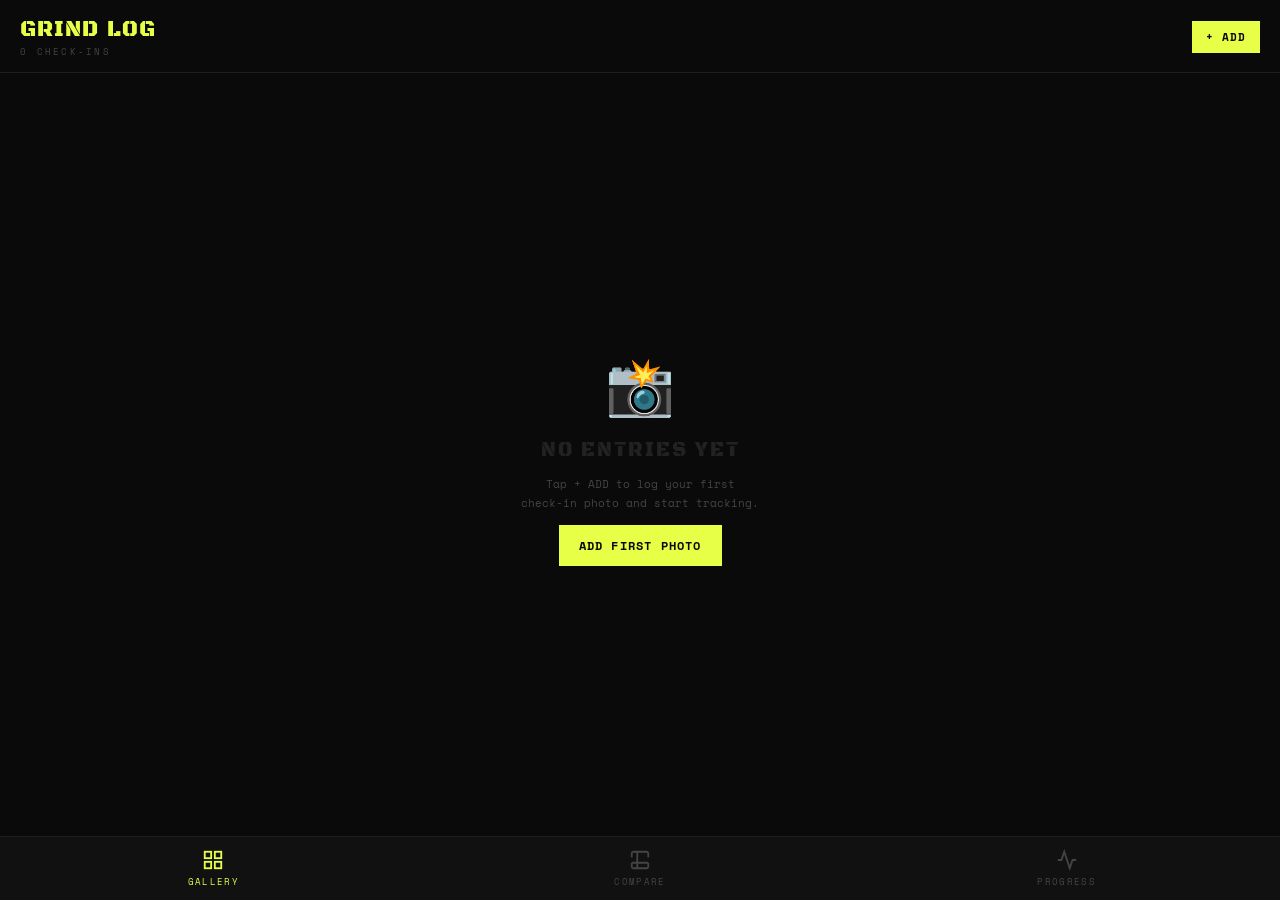
==== index.html @ 6867c7cd "Rename grind-log.html to index.html" ====
<!DOCTYPE html>
<html lang="en">
<head>
  <meta charset="UTF-8" />
  <meta name="viewport" content="width=device-width, initial-scale=1.0, viewport-fit=cover" />
  <meta name="theme-color" content="#0a0a0a" />
  <meta name="mobile-web-app-capable" content="true" />
  <meta name="apple-mobile-web-app-capable" content="true" />
  <meta name="apple-mobile-web-app-status-bar-style" content="black-translucent" />
  <meta name="apple-mobile-web-app-title" content="Grind Log" />
  <title>Grind Log</title>

  <!-- Inline manifest via JS blob -->
  <script>
    const manifest = {
      name: "Grind Log",
      short_name: "GrindLog",
      description: "Track your workout journey with photos",
      start_url: "./",
      display: "standalone",
      background_color: "#0a0a0a",
      theme_color: "#0a0a0a",
      orientation: "portrait",
      icons: [
        { src: "data:image/svg+xml,%3Csvg xmlns='http://www.w3.org/2000/svg' viewBox='0 0 512 512'%3E%3Crect width='512' height='512' fill='%230a0a0a'/%3E%3Ctext x='50%25' y='55%25' dominant-baseline='middle' text-anchor='middle' font-size='300' fill='%23e8ff47'%3E💪%3C/text%3E%3C/svg%3E", sizes: "512x512", type: "image/svg+xml" }
      ]
    };
    const blob = new Blob([JSON.stringify(manifest)], { type: "application/json" });
    const manifestURL = URL.createObjectURL(blob);
    document.write(`<link rel="manifest" href="${manifestURL}">`);
  </script>

  <link rel="preconnect" href="https://fonts.googleapis.com" />
  <link href="https://fonts.googleapis.com/css2?family=Black+Ops+One&family=Space+Mono:wght@400;700&display=swap" rel="stylesheet" />

  <style>
    *, *::before, *::after { box-sizing: border-box; margin: 0; padding: 0; }
    :root {
      --yellow: #e8ff47;
      --bg: #0a0a0a;
      --surface: #111;
      --border: #1e1e1e;
      --muted: #444;
      --text: #f0f0f0;
      --red: #ff4747;
      --safe-top: env(safe-area-inset-top, 0px);
      --safe-bottom: env(safe-area-inset-bottom, 0px);
    }
    html, body { height: 100%; background: var(--bg); color: var(--text); font-family: 'Space Mono', monospace; overflow: hidden; }
    ::-webkit-scrollbar { width: 3px; } ::-webkit-scrollbar-thumb { background: var(--yellow); }

    /* LAYOUT */
    #app { display: flex; flex-direction: column; height: 100%; padding-top: var(--safe-top); }
    #header { flex-shrink: 0; padding: 16px 20px 14px; border-bottom: 1px solid var(--border); display: flex; align-items: center; justify-content: space-between; }
    #content { flex: 1; overflow-y: auto; -webkit-overflow-scrolling: touch; }
    #nav { flex-shrink: 0; display: flex; border-top: 1px solid var(--border); padding-bottom: var(--safe-bottom); background: var(--surface); }

    /* HEADER */
    .app-title { font-family: 'Black Ops One', cursive; font-size: 22px; color: var(--yellow); letter-spacing: 0.05em; }
    .app-subtitle { font-size: 9px; color: var(--muted); letter-spacing: 0.25em; margin-top: 2px; }

    /* NAV */
    .nav-btn { flex: 1; display: flex; flex-direction: column; align-items: center; justify-content: center; padding: 12px 4px; gap: 4px; font-size: 9px; letter-spacing: 0.15em; color: var(--muted); background: none; border: none; cursor: pointer; transition: color 0.15s; text-transform: uppercase; font-family: 'Space Mono', monospace; }
    .nav-btn.active { color: var(--yellow); }
    .nav-btn svg { width: 22px; height: 22px; }

    /* BUTTONS */
    .btn { font-family: 'Space Mono', monospace; font-weight: 700; letter-spacing: 0.1em; text-transform: uppercase; border: none; cursor: pointer; transition: all 0.15s; font-size: 12px; padding: 12px 20px; }
    .btn-primary { background: var(--yellow); color: var(--bg); }
    .btn-ghost { background: transparent; color: var(--yellow); border: 1px solid var(--yellow); }
    .btn-ghost:active { background: var(--yellow); color: var(--bg); }
    .btn-danger { background: transparent; color: var(--red); border: 1px solid var(--red); }
    .btn-danger:active { background: var(--red); color: #fff; }
    .btn-sm { padding: 8px 14px; font-size: 11px; }
    .btn-full { width: 100%; }

    /* GRID */
    .photo-grid { display: grid; grid-template-columns: repeat(2, 1fr); gap: 2px; padding: 2px; }
    .grid-item { position: relative; aspect-ratio: 1; overflow: hidden; background: #0d0d0d; cursor: pointer; }
    .grid-item img { width: 100%; height: 100%; object-fit: cover; display: block; transition: transform 0.2s; }
    .grid-item:active img { transform: scale(0.97); }
    .grid-badge { position: absolute; bottom: 6px; left: 6px; right: 6px; }
    .grid-date { font-size: 9px; color: rgba(255,255,255,0.6); }
    .grid-weight { font-family: 'Black Ops One', cursive; font-size: 16px; color: var(--yellow); }
    .tag { display: inline-block; padding: 2px 8px; font-size: 9px; font-weight: 700; letter-spacing: 0.15em; text-transform: uppercase; }

    /* EMPTY */
    .empty { display: flex; flex-direction: column; align-items: center; justify-content: center; height: 100%; gap: 12px; padding: 40px; text-align: center; }
    .empty-icon { font-size: 56px; }
    .empty-title { font-family: 'Black Ops One', cursive; font-size: 20px; color: #222; letter-spacing: 0.1em; }
    .empty-sub { font-size: 11px; color: var(--muted); line-height: 1.7; }

    /* FORM */
    .form-screen { padding: 20px; display: flex; flex-direction: column; gap: 14px; }
    .form-label { font-size: 9px; letter-spacing: 0.2em; color: var(--muted); margin-bottom: 6px; text-transform: uppercase; }
    .form-input { background: var(--surface); border: 1px solid var(--border); color: var(--text); font-family: 'Space Mono', monospace; font-size: 14px; padding: 12px 14px; width: 100%; outline: none; }
    .form-input:focus { border-color: var(--yellow); }
    select.form-input option { background: #111; }
    .preview-wrap { position: relative; border: 1px solid var(--border); }
    .preview-wrap img { width: 100%; max-height: 280px; object-fit: cover; display: block; }
    .preview-change { position: absolute; bottom: 10px; right: 10px; }

    /* MODAL */
    .overlay { position: fixed; inset: 0; background: rgba(0,0,0,0.9); z-index: 200; display: flex; flex-direction: column; overflow-y: auto; -webkit-overflow-scrolling: touch; }
    .modal-img { width: 100%; max-height: 60vh; object-fit: cover; display: block; }
    .modal-body { padding: 20px; flex: 1; }
    .modal-meta { display: flex; justify-content: space-between; align-items: flex-start; margin-bottom: 16px; }
    .modal-date { font-size: 11px; color: var(--muted); margin-bottom: 6px; }
    .modal-weight { font-family: 'Black Ops One', cursive; font-size: 28px; color: var(--yellow); }
    .modal-note { font-size: 13px; color: #aaa; line-height: 1.7; margin-bottom: 20px; }
    .modal-actions { display: flex; gap: 10px; }
    .modal-close { position: absolute; top: calc(var(--safe-top) + 12px); right: 16px; background: rgba(0,0,0,0.6); border: 1px solid #333; color: #fff; width: 36px; height: 36px; display: flex; align-items: center; justify-content: center; cursor: pointer; font-size: 18px; z-index: 210; }

    /* COMPARE */
    .compare-screen { padding: 16px; display: flex; flex-direction: column; gap: 14px; }
    .compare-slots { display: flex; gap: 8px; }
    .compare-slot { flex: 1; aspect-ratio: 0.75; border: 2px dashed #2a2a2a; display: flex; align-items: center; justify-content: center; cursor: pointer; overflow: hidden; position: relative; transition: border-color 0.2s; }
    .compare-slot.active-pick { border-color: var(--yellow); border-style: solid; }
    .compare-slot img { width: 100%; height: 100%; object-fit: cover; position: absolute; inset: 0; }
    .compare-slot-info { position: absolute; bottom: 0; left: 0; right: 0; background: linear-gradient(transparent, rgba(0,0,0,0.85)); padding: 20px 10px 10px; }
    .compare-slot-label { position: absolute; top: 8px; left: 8px; font-family: 'Black Ops One', cursive; font-size: 20px; color: var(--yellow); text-shadow: 0 0 10px rgba(0,0,0,0.8); z-index: 2; }
    .thumb-row { display: flex; gap: 6px; overflow-x: auto; padding-bottom: 4px; }
    .thumb { width: 70px; height: 70px; flex-shrink: 0; overflow: hidden; border: 2px solid transparent; cursor: pointer; transition: border-color 0.15s; }
    .thumb.selected { border-color: var(--yellow); }
    .thumb img { width: 100%; height: 100%; object-fit: cover; }
    .section-label { font-size: 9px; letter-spacing: 0.2em; color: var(--muted); text-transform: uppercase; }

    /* STATS */
    .stats-screen { padding: 20px; display: flex; flex-direction: column; gap: 16px; }
    .stat-card { background: var(--surface); border: 1px solid var(--border); padding: 16px; }
    .stat-val { font-family: 'Black Ops One', cursive; font-size: 32px; color: var(--yellow); }
    .stat-label { font-size: 9px; letter-spacing: 0.2em; color: var(--muted); margin-top: 4px; text-transform: uppercase; }
    .weight-chart { display: flex; align-items: flex-end; gap: 4px; height: 80px; margin-top: 12px; }
    .weight-bar { flex: 1; background: var(--yellow); opacity: 0.7; min-width: 8px; transition: opacity 0.2s; }
    .weight-bar:hover { opacity: 1; }

    /* INSTALL BANNER */
    #install-banner { display: none; background: var(--yellow); color: var(--bg); padding: 12px 20px; font-size: 12px; font-weight: 700; letter-spacing: 0.1em; text-transform: uppercase; cursor: pointer; text-align: center; flex-shrink: 0; }
    #install-banner.show { display: block; }

    /* ANIMATIONS */
    @keyframes fadeUp { from { opacity: 0; transform: translateY(12px); } to { opacity: 1; transform: translateY(0); } }
    .fade-up { animation: fadeUp 0.25s ease forwards; }

    /* TAG COLORS */
    .tag-front { background: var(--yellow); color: var(--bg); }
    .tag-back { background: #ff6b35; color: #fff; }
    .tag-side { background: #38d9f5; color: var(--bg); }
    .tag-full { background: #c47eff; color: #fff; }
  </style>
</head>
<body>

<div id="app">
  <div id="install-banner" onclick="installPWA()">📲 Add to Home Screen</div>

  <div id="header">
    <div>
      <div class="app-title">GRIND LOG</div>
      <div class="app-subtitle" id="header-sub">0 CHECK-INS</div>
    </div>
    <button class="btn btn-primary btn-sm" onclick="triggerUpload()">+ ADD</button>
  </div>

  <div id="content"></div>

  <nav id="nav">
    <button class="nav-btn active" id="nav-gallery" onclick="showScreen('gallery')">
      <svg viewBox="0 0 24 24" fill="none" stroke="currentColor" stroke-width="2"><rect x="3" y="3" width="7" height="7"/><rect x="14" y="3" width="7" height="7"/><rect x="3" y="14" width="7" height="7"/><rect x="14" y="14" width="7" height="7"/></svg>
      Gallery
    </button>
    <button class="nav-btn" id="nav-compare" onclick="showScreen('compare')">
      <svg viewBox="0 0 24 24" fill="none" stroke="currentColor" stroke-width="2"><path d="M9 3H5a2 2 0 00-2 2v4m6-6h10a2 2 0 012 2v4M9 3v18m0 0h10a2 2 0 002-2v-4M9 21H5a2 2 0 01-2-2v-4m0 0h18"/></svg>
      Compare
    </button>
    <button class="nav-btn" id="nav-stats" onclick="showScreen('stats')">
      <svg viewBox="0 0 24 24" fill="none" stroke="currentColor" stroke-width="2"><polyline points="22 12 18 12 15 21 9 3 6 12 2 12"/></svg>
      Progress
    </button>
  </nav>
</div>

<input type="file" id="file-input" accept="image/*" capture="environment" style="display:none" onchange="handleFile(event)" />

<script>
// ── DATA ──────────────────────────────────────────────────────────────────────
const DB_KEY = 'grindlog-v1';
let entries = [];
let currentScreen = 'gallery';
let pendingImg = null;
let deferredPrompt = null;
let compareA = null, compareB = null, comparePicking = 'A';

function save() { localStorage.setItem(DB_KEY, JSON.stringify(entries)); }
function load() {
  try { entries = JSON.parse(localStorage.getItem(DB_KEY) || '[]'); } catch { entries = []; }
}

const MONTHS = ['Jan','Feb','Mar','Apr','May','Jun','Jul','Aug','Sep','Oct','Nov','Dec'];
function fmtDate(ts) {
  const d = new Date(ts);
  return `${MONTHS[d.getMonth()]} ${d.getDate()}, ${d.getFullYear()}`;
}
function fmtDateShort(ts) {
  const d = new Date(ts);
  return `${MONTHS[d.getMonth()]} ${d.getDate()}`;
}

// ── PWA INSTALL ───────────────────────────────────────────────────────────────
window.addEventListener('beforeinstallprompt', e => {
  e.preventDefault();
  deferredPrompt = e;
  document.getElementById('install-banner').classList.add('show');
});
window.addEventListener('appinstalled', () => {
  document.getElementById('install-banner').classList.remove('show');
});
function installPWA() {
  if (deferredPrompt) { deferredPrompt.prompt(); deferredPrompt.userChoice.then(() => { deferredPrompt = null; document.getElementById('install-banner').classList.remove('show'); }); }
}

// ── SERVICE WORKER ─────────────────────────────────────────────────────────────
if ('serviceWorker' in navigator) {
  const swCode = `
    const CACHE = 'grindlog-sw-v1';
    self.addEventListener('install', e => { self.skipWaiting(); });
    self.addEventListener('activate', e => { e.waitUntil(self.clients.claim()); });
    self.addEventListener('fetch', e => {
      if (e.request.method !== 'GET') return;
      e.respondWith(caches.open(CACHE).then(cache => cache.match(e.request).then(r => r || fetch(e.request).then(res => { cache.put(e.request, res.clone()); return res; }))));
    });
  `;
  const swBlob = new Blob([swCode], { type: 'application/javascript' });
  const swURL = URL.createObjectURL(swBlob);
  navigator.serviceWorker.register(swURL).catch(() => {});
}

// ── FILE HANDLING ─────────────────────────────────────────────────────────────
function triggerUpload() { document.getElementById('file-input').click(); }

function handleFile(e) {
  const file = e.target.files[0];
  if (!file) return;
  const reader = new FileReader();
  reader.onload = r => { pendingImg = r.result; showScreen('add'); };
  reader.readAsDataURL(file);
  e.target.value = '';
}

// ── SCREENS ───────────────────────────────────────────────────────────────────
function showScreen(screen) {
  currentScreen = screen;
  ['gallery','compare','stats'].forEach(s => {
    const btn = document.getElementById('nav-' + s);
    if (btn) btn.classList.toggle('active', s === screen);
  });
  const content = document.getElementById('content');
  content.innerHTML = '';

  if (screen === 'gallery') renderGallery(content);
  else if (screen === 'add') renderAdd(content);
  else if (screen === 'compare') renderCompare(content);
  else if (screen === 'stats') renderStats(content);

  updateHeader();
}

function updateHeader() {
  document.getElementById('header-sub').textContent =
    `${entries.length} CHECK-IN${entries.length !== 1 ? 'S' : ''}`;
}

// ── GALLERY ───────────────────────────────────────────────────────────────────
function renderGallery(el) {
  if (entries.length === 0) {
    el.innerHTML = `
      <div class="empty fade-up">
        <div class="empty-icon">📸</div>
        <div class="empty-title">NO ENTRIES YET</div>
        <div class="empty-sub">Tap + ADD to log your first<br>check-in photo and start tracking.</div>
        <button class="btn btn-primary" onclick="triggerUpload()">Add First Photo</button>
      </div>`;
    return;
  }
  const grid = document.createElement('div');
  grid.className = 'photo-grid fade-up';
  entries.forEach(e => {
    const item = document.createElement('div');
    item.className = 'grid-item';
    item.innerHTML = `
      <img src="${e.img}" loading="lazy" />
      <div class="grid-badge">
        <div class="grid-date">${fmtDateShort(e.ts)}</div>
        ${e.weight ? `<div class="grid-weight">${e.weight}<span style="font-size:11px;font-family:'Space Mono',monospace"> lbs</span></div>` : ''}
      </div>
      <span class="tag tag-${e.tag}" style="position:absolute;top:6px;left:6px">${e.tag}</span>`;
    item.onclick = () => openDetail(e);
    grid.appendChild(item);
  });
  el.appendChild(grid);
}

// ── DETAIL MODAL ──────────────────────────────────────────────────────────────
function openDetail(entry) {
  const overlay = document.createElement('div');
  overlay.className = 'overlay fade-up';
  overlay.innerHTML = `
    <div class="modal-close" onclick="this.closest('.overlay').remove()">✕</div>
    <img class="modal-img" src="${entry.img}" />
    <div class="modal-body">
      <div class="modal-meta">
        <div>
          <div class="modal-date">${fmtDate(entry.ts)}</div>
          <span class="tag tag-${entry.tag}">${entry.tag}</span>
        </div>
        ${entry.weight ? `<div class="modal-weight">${entry.weight}<span style="font-size:14px;font-family:'Space Mono',monospace"> lbs</span></div>` : ''}
      </div>
      ${entry.note ? `<div class="modal-note">${entry.note}</div>` : ''}
      <div class="modal-actions">
        <button class="btn btn-danger btn-sm" onclick="deleteEntry(${entry.id})">Delete</button>
        <button class="btn btn-ghost btn-sm" onclick="this.closest('.overlay').remove()">Close</button>
      </div>
    </div>`;
  document.body.appendChild(overlay);
}

function deleteEntry(id) {
  if (!confirm('Delete this check-in?')) return;
  entries = entries.filter(e => e.id !== id);
  save();
  document.querySelector('.overlay')?.remove();
  showScreen('gallery');
}

// ── ADD ───────────────────────────────────────────────────────────────────────
function renderAdd(el) {
  el.innerHTML = `
    <div class="form-screen fade-up">
      <div class="preview-wrap">
        <img src="${pendingImg}" id="preview-img" />
        <button class="btn btn-ghost btn-sm preview-change" onclick="triggerUpload()">Change</button>
      </div>
      <div>
        <div class="form-label">Angle</div>
        <select class="form-input" id="f-tag">
          <option value="front">Front</option>
          <option value="back">Back</option>
          <option value="side">Side</option>
          <option value="full">Full Body</option>
        </select>
      </div>
      <div>
        <div class="form-label">Weight (lbs)</div>
        <input class="form-input" id="f-weight" type="number" placeholder="Optional" />
      </div>
      <div>
        <div class="form-label">Note</div>
        <textarea class="form-input" id="f-note" rows="3" placeholder="How you feeling? New PR? Mood?"></textarea>
      </div>
      <div style="display:flex;gap:10px">
        <button class="btn btn-primary" style="flex:1" onclick="saveEntry()">Save</button>
        <button class="btn btn-ghost" onclick="showScreen('gallery');pendingImg=null">Cancel</button>
      </div>
    </div>`;
}

function saveEntry() {
  if (!pendingImg) return;
  const entry = {
    id: Date.now(),
    ts: Date.now(),
    img: pendingImg,
    tag: document.getElementById('f-tag').value,
    weight: document.getElementById('f-weight').value,
    note: document.getElementById('f-note').value,
  };
  entries.unshift(entry);
  save();
  pendingImg = null;
  showScreen('gallery');
}

// ── COMPARE ───────────────────────────────────────────────────────────────────
function renderCompare(el) {
  if (entries.length < 2) {
    el.innerHTML = `<div class="empty fade-up"><div class="empty-icon">⚖️</div><div class="empty-title">NEED 2 PHOTOS</div><div class="empty-sub">Add at least 2 check-ins<br>to use the compare feature.</div></div>`;
    return;
  }
  if (!compareA) compareA = entries[entries.length - 1];
  if (!compareB) compareB = entries[0];

  const screen = document.createElement('div');
  screen.className = 'compare-screen fade-up';

  screen.innerHTML = `
    <div class="section-label">Tap a slot, then pick a photo below</div>
    <div class="compare-slots">
      ${['A','B'].map(k => {
        const e = k === 'A' ? compareA : compareB;
        return `<div class="compare-slot ${comparePicking === k ? 'active-pick' : ''}" id="slot-${k}" onclick="comparePicking='${k}';renderCompare(document.getElementById('content'))">
          <span class="compare-slot-label">${k}</span>
          ${e ? `<img src="${e.img}" /><div class="compare-slot-info"><div style="font-size:9px;color:#aaa">${fmtDateShort(e.ts)}</div>${e.weight?`<div style="font-family:'Black Ops One',cursive;font-size:16px;color:#e8ff47">${e.weight} lbs</div>`:''}</div>` : '<div style="color:#333;font-size:28px">+</div>'}
        </div>`;
      }).join('')}
    </div>
    ${compareA && compareB && compareA.weight && compareB.weight ? `
      <div class="stat-card">
        <div class="section-label" style="margin-bottom:8px">Weight Difference</div>
        <div style="font-family:'Black Ops One',cursive;font-size:28px;color:${parseFloat(compareB.weight) - parseFloat(compareA.weight) <= 0 ? '#e8ff47' : '#ff6b35'}">
          ${parseFloat(compareB.weight) - parseFloat(compareA.weight) > 0 ? '+' : ''}${(parseFloat(compareB.weight) - parseFloat(compareA.weight)).toFixed(1)} lbs
        </div>
        <div style="font-size:10px;color:#555;margin-top:4px">${fmtDateShort(compareA.ts)} → ${fmtDateShort(compareB.ts)}</div>
      </div>` : ''}
    <div class="section-label">Pick for Slot ${comparePicking}</div>
    <div class="thumb-row" id="thumb-row"></div>`;

  el.innerHTML = '';
  el.appendChild(screen);

  const thumbRow = screen.querySelector('#thumb-row');
  entries.forEach(e => {
    const t = document.createElement('div');
    t.className = `thumb ${(compareA?.id === e.id || compareB?.id === e.id) ? 'selected' : ''}`;
    t.innerHTML = `<img src="${e.img}" loading="lazy" />`;
    t.onclick = () => {
      if (comparePicking === 'A') { compareA = e; comparePicking = 'B'; }
      else { compareB = e; comparePicking = 'A'; }
      renderCompare(document.getElementById('content'));
    };
    thumbRow.appendChild(t);
  });
}

// ── STATS ─────────────────────────────────────────────────────────────────────
function renderStats(el) {
  if (entries.length === 0) {
    el.innerHTML = `<div class="empty fade-up"><div class="empty-icon">📈</div><div class="empty-title">NO DATA YET</div><div class="empty-sub">Add check-ins to see your progress stats.</div></div>`;
    return;
  }

  const withWeight = entries.filter(e => e.weight).sort((a,b) => a.ts - b.ts);
  const daySpan = entries.length > 1 ? Math.round((entries[0].ts - entries[entries.length-1].ts) / 86400000) + 1 : 1;
  const streak = calcStreak();

  const screen = document.createElement('div');
  screen.className = 'stats-screen fade-up';
  screen.innerHTML = `
    <div style="display:grid;grid-template-columns:1fr 1fr;gap:10px">
      <div class="stat-card"><div class="stat-val">${entries.length}</div><div class="stat-label">Check-ins</div></div>
      <div class="stat-card"><div class="stat-val">${daySpan}</div><div class="stat-label">Days Tracked</div></div>
      <div class="stat-card"><div class="stat-val">${streak}</div><div class="stat-label">Day Streak</div></div>
      <div class="stat-card"><div class="stat-val">${withWeight.length}</div><div class="stat-label">Weigh-ins</div></div>
    </div>
    ${withWeight.length >= 2 ? `
    <div class="stat-card">
      <div class="section-label" style="margin-bottom:4px">Weight Journey</div>
      <div style="font-size:11px;color:#555;margin-bottom:10px">${fmtDateShort(withWeight[0].ts)} → ${fmtDateShort(withWeight[withWeight.length-1].ts)}</div>
      <div class="weight-chart" id="wchart"></div>
      <div style="display:flex;justify-content:space-between;margin-top:6px;font-size:10px;color:#555">
        <span>${withWeight[0].weight} lbs</span>
        <span>${withWeight[withWeight.length-1].weight} lbs</span>
      </div>
      <div style="margin-top:12px;font-family:'Black Ops One',cursive;font-size:22px;color:${parseFloat(withWeight[withWeight.length-1].weight) - parseFloat(withWeight[0].weight) <= 0 ? '#e8ff47':'#ff6b35'}">
        ${parseFloat(withWeight[withWeight.length-1].weight) - parseFloat(withWeight[0].weight) > 0 ? '+' : ''}${(parseFloat(withWeight[withWeight.length-1].weight) - parseFloat(withWeight[0].weight)).toFixed(1)} lbs total
      </div>
    </div>` : ''}
    <div class="stat-card">
      <div class="section-label" style="margin-bottom:10px">Timeline</div>
      ${[...entries].reverse().map(e => `
        <div style="display:flex;gap:12px;align-items:center;padding:8px 0;border-bottom:1px solid #1a1a1a">
          <img src="${e.img}" style="width:44px;height:44px;object-fit:cover;flex-shrink:0" />
          <div style="flex:1;min-width:0">
            <div style="font-size:10px;color:#555">${fmtDate(e.ts)}</div>
            <div style="display:flex;align-items:center;gap:8px;margin-top:2px">
              <span class="tag tag-${e.tag}">${e.tag}</span>
              ${e.weight ? `<span style="font-size:12px;color:#e8ff47;font-weight:700">${e.weight} lbs</span>` : ''}
            </div>
            ${e.note ? `<div style="font-size:11px;color:#666;white-space:nowrap;overflow:hidden;text-overflow:ellipsis;margin-top:2px">${e.note}</div>` : ''}
          </div>
        </div>`).join('')}
    </div>`;

  el.innerHTML = '';
  el.appendChild(screen);

  // Draw weight chart bars
  if (withWeight.length >= 2) {
    const chart = screen.querySelector('#wchart');
    const weights = withWeight.map(e => parseFloat(e.weight));
    const min = Math.min(...weights);
    const max = Math.max(...weights);
    const range = max - min || 1;
    weights.forEach(w => {
      const bar = document.createElement('div');
      bar.className = 'weight-bar';
      bar.style.height = `${20 + ((w - min) / range) * 60}px`;
      bar.title = w + ' lbs';
      chart.appendChild(bar);
    });
  }
}

function calcStreak() {
  if (!entries.length) return 0;
  const days = new Set(entries.map(e => {
    const d = new Date(e.ts);
    return `${d.getFullYear()}-${d.getMonth()}-${d.getDate()}`;
  }));
  let streak = 0, d = new Date();
  while (true) {
    const key = `${d.getFullYear()}-${d.getMonth()}-${d.getDate()}`;
    if (!days.has(key)) break;
    streak++;
    d.setDate(d.getDate() - 1);
  }
  return streak;
}

// ── INIT ──────────────────────────────────────────────────────────────────────
load();
showScreen('gallery');
</script>
</body>
</html>
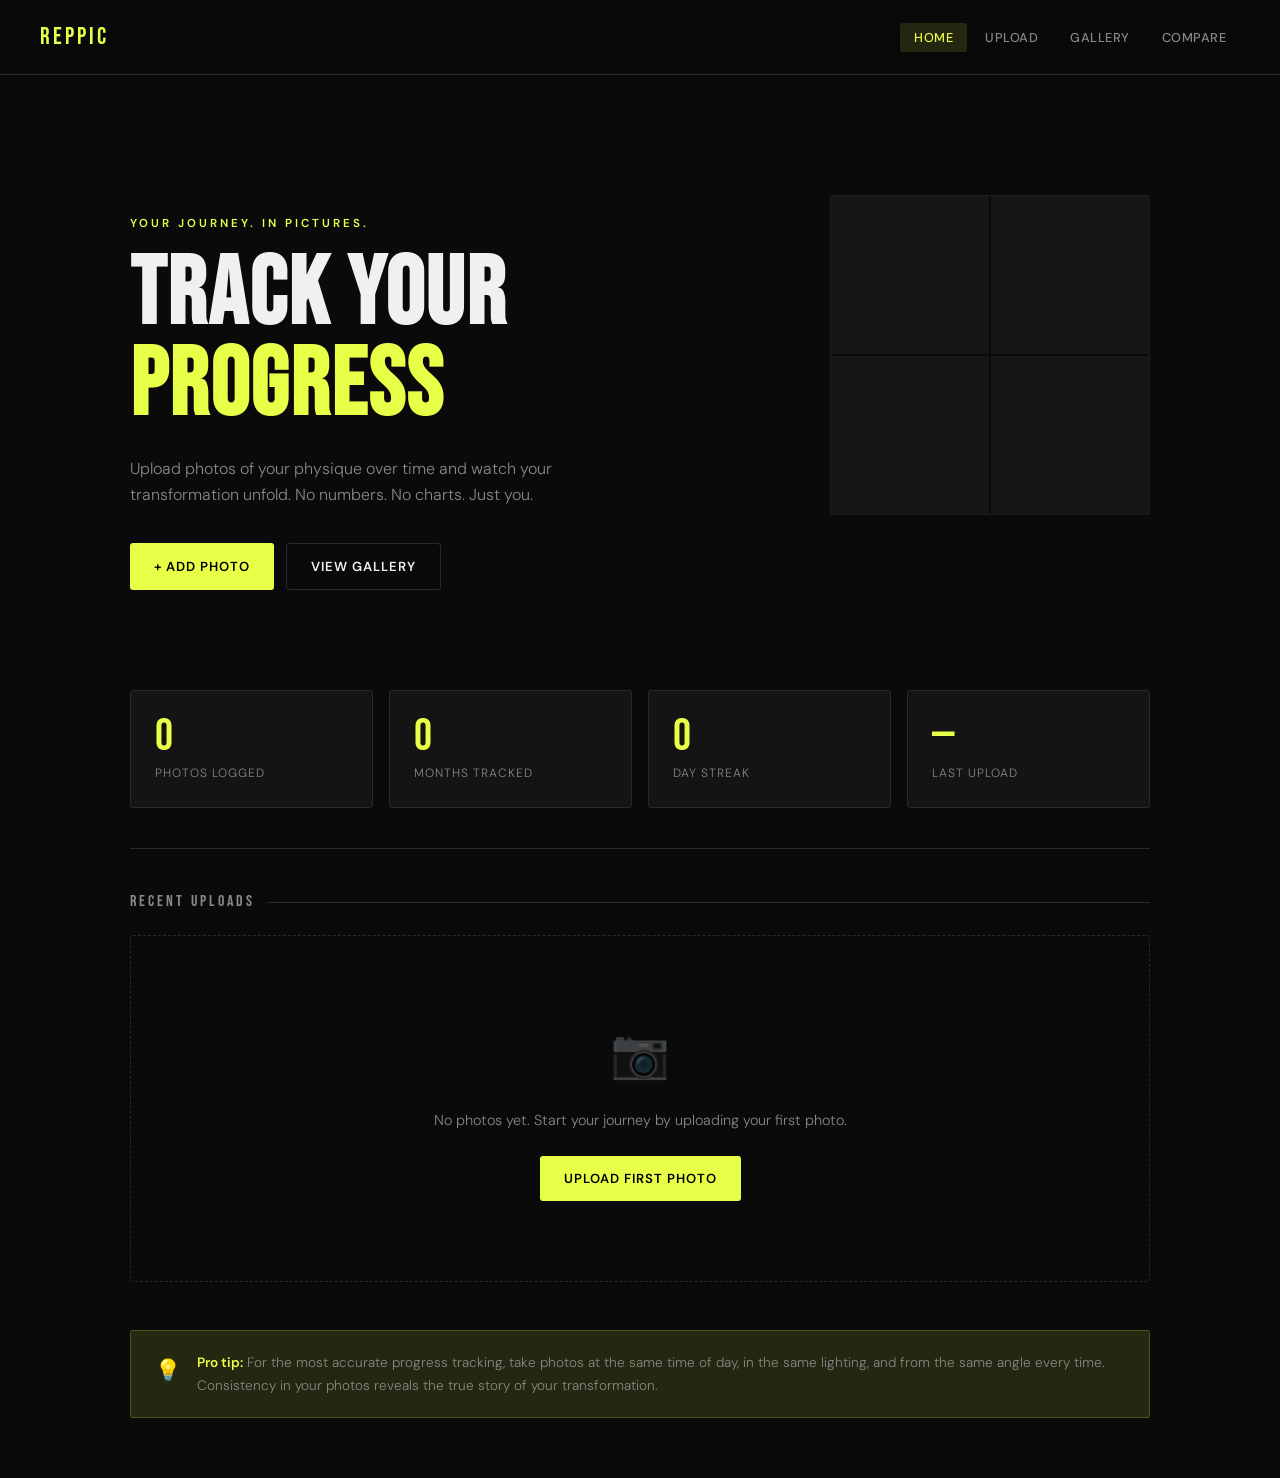
==== commit 1840b149: "Add files via upload" ====
--- a/index.html
+++ b/index.html
@@ -2,523 +2,264 @@
 <html lang="en">
 <head>
   <meta charset="UTF-8" />
-  <meta name="viewport" content="width=device-width, initial-scale=1.0, viewport-fit=cover" />
-  <meta name="theme-color" content="#0a0a0a" />
-  <meta name="mobile-web-app-capable" content="true" />
-  <meta name="apple-mobile-web-app-capable" content="true" />
-  <meta name="apple-mobile-web-app-status-bar-style" content="black-translucent" />
-  <meta name="apple-mobile-web-app-title" content="Grind Log" />
-  <title>Grind Log</title>
-
-  <!-- Inline manifest via JS blob -->
-  <script>
-    const manifest = {
-      name: "Grind Log",
-      short_name: "GrindLog",
-      description: "Track your workout journey with photos",
-      start_url: "./",
-      display: "standalone",
-      background_color: "#0a0a0a",
-      theme_color: "#0a0a0a",
-      orientation: "portrait",
-      icons: [
-        { src: "data:image/svg+xml,%3Csvg xmlns='http://www.w3.org/2000/svg' viewBox='0 0 512 512'%3E%3Crect width='512' height='512' fill='%230a0a0a'/%3E%3Ctext x='50%25' y='55%25' dominant-baseline='middle' text-anchor='middle' font-size='300' fill='%23e8ff47'%3E💪%3C/text%3E%3C/svg%3E", sizes: "512x512", type: "image/svg+xml" }
-      ]
-    };
-    const blob = new Blob([JSON.stringify(manifest)], { type: "application/json" });
-    const manifestURL = URL.createObjectURL(blob);
-    document.write(`<link rel="manifest" href="${manifestURL}">`);
-  </script>
-
-  <link rel="preconnect" href="https://fonts.googleapis.com" />
-  <link href="https://fonts.googleapis.com/css2?family=Black+Ops+One&family=Space+Mono:wght@400;700&display=swap" rel="stylesheet" />
-
+  <meta name="viewport" content="width=device-width, initial-scale=1.0" />
+  <title>RepPic — Workout Progress Tracker</title>
+  <link rel="stylesheet" href="style.css" />
   <style>
-    *, *::before, *::after { box-sizing: border-box; margin: 0; padding: 0; }
-    :root {
-      --yellow: #e8ff47;
-      --bg: #0a0a0a;
-      --surface: #111;
-      --border: #1e1e1e;
-      --muted: #444;
-      --text: #f0f0f0;
-      --red: #ff4747;
-      --safe-top: env(safe-area-inset-top, 0px);
-      --safe-bottom: env(safe-area-inset-bottom, 0px);
-    }
-    html, body { height: 100%; background: var(--bg); color: var(--text); font-family: 'Space Mono', monospace; overflow: hidden; }
-    ::-webkit-scrollbar { width: 3px; } ::-webkit-scrollbar-thumb { background: var(--yellow); }
-
-    /* LAYOUT */
-    #app { display: flex; flex-direction: column; height: 100%; padding-top: var(--safe-top); }
-    #header { flex-shrink: 0; padding: 16px 20px 14px; border-bottom: 1px solid var(--border); display: flex; align-items: center; justify-content: space-between; }
-    #content { flex: 1; overflow-y: auto; -webkit-overflow-scrolling: touch; }
-    #nav { flex-shrink: 0; display: flex; border-top: 1px solid var(--border); padding-bottom: var(--safe-bottom); background: var(--surface); }
-
-    /* HEADER */
-    .app-title { font-family: 'Black Ops One', cursive; font-size: 22px; color: var(--yellow); letter-spacing: 0.05em; }
-    .app-subtitle { font-size: 9px; color: var(--muted); letter-spacing: 0.25em; margin-top: 2px; }
-
-    /* NAV */
-    .nav-btn { flex: 1; display: flex; flex-direction: column; align-items: center; justify-content: center; padding: 12px 4px; gap: 4px; font-size: 9px; letter-spacing: 0.15em; color: var(--muted); background: none; border: none; cursor: pointer; transition: color 0.15s; text-transform: uppercase; font-family: 'Space Mono', monospace; }
-    .nav-btn.active { color: var(--yellow); }
-    .nav-btn svg { width: 22px; height: 22px; }
-
-    /* BUTTONS */
-    .btn { font-family: 'Space Mono', monospace; font-weight: 700; letter-spacing: 0.1em; text-transform: uppercase; border: none; cursor: pointer; transition: all 0.15s; font-size: 12px; padding: 12px 20px; }
-    .btn-primary { background: var(--yellow); color: var(--bg); }
-    .btn-ghost { background: transparent; color: var(--yellow); border: 1px solid var(--yellow); }
-    .btn-ghost:active { background: var(--yellow); color: var(--bg); }
-    .btn-danger { background: transparent; color: var(--red); border: 1px solid var(--red); }
-    .btn-danger:active { background: var(--red); color: #fff; }
-    .btn-sm { padding: 8px 14px; font-size: 11px; }
-    .btn-full { width: 100%; }
-
-    /* GRID */
-    .photo-grid { display: grid; grid-template-columns: repeat(2, 1fr); gap: 2px; padding: 2px; }
-    .grid-item { position: relative; aspect-ratio: 1; overflow: hidden; background: #0d0d0d; cursor: pointer; }
-    .grid-item img { width: 100%; height: 100%; object-fit: cover; display: block; transition: transform 0.2s; }
-    .grid-item:active img { transform: scale(0.97); }
-    .grid-badge { position: absolute; bottom: 6px; left: 6px; right: 6px; }
-    .grid-date { font-size: 9px; color: rgba(255,255,255,0.6); }
-    .grid-weight { font-family: 'Black Ops One', cursive; font-size: 16px; color: var(--yellow); }
-    .tag { display: inline-block; padding: 2px 8px; font-size: 9px; font-weight: 700; letter-spacing: 0.15em; text-transform: uppercase; }
-
-    /* EMPTY */
-    .empty { display: flex; flex-direction: column; align-items: center; justify-content: center; height: 100%; gap: 12px; padding: 40px; text-align: center; }
-    .empty-icon { font-size: 56px; }
-    .empty-title { font-family: 'Black Ops One', cursive; font-size: 20px; color: #222; letter-spacing: 0.1em; }
-    .empty-sub { font-size: 11px; color: var(--muted); line-height: 1.7; }
-
-    /* FORM */
-    .form-screen { padding: 20px; display: flex; flex-direction: column; gap: 14px; }
-    .form-label { font-size: 9px; letter-spacing: 0.2em; color: var(--muted); margin-bottom: 6px; text-transform: uppercase; }
-    .form-input { background: var(--surface); border: 1px solid var(--border); color: var(--text); font-family: 'Space Mono', monospace; font-size: 14px; padding: 12px 14px; width: 100%; outline: none; }
-    .form-input:focus { border-color: var(--yellow); }
-    select.form-input option { background: #111; }
-    .preview-wrap { position: relative; border: 1px solid var(--border); }
-    .preview-wrap img { width: 100%; max-height: 280px; object-fit: cover; display: block; }
-    .preview-change { position: absolute; bottom: 10px; right: 10px; }
-
-    /* MODAL */
-    .overlay { position: fixed; inset: 0; background: rgba(0,0,0,0.9); z-index: 200; display: flex; flex-direction: column; overflow-y: auto; -webkit-overflow-scrolling: touch; }
-    .modal-img { width: 100%; max-height: 60vh; object-fit: cover; display: block; }
-    .modal-body { padding: 20px; flex: 1; }
-    .modal-meta { display: flex; justify-content: space-between; align-items: flex-start; margin-bottom: 16px; }
-    .modal-date { font-size: 11px; color: var(--muted); margin-bottom: 6px; }
-    .modal-weight { font-family: 'Black Ops One', cursive; font-size: 28px; color: var(--yellow); }
-    .modal-note { font-size: 13px; color: #aaa; line-height: 1.7; margin-bottom: 20px; }
-    .modal-actions { display: flex; gap: 10px; }
-    .modal-close { position: absolute; top: calc(var(--safe-top) + 12px); right: 16px; background: rgba(0,0,0,0.6); border: 1px solid #333; color: #fff; width: 36px; height: 36px; display: flex; align-items: center; justify-content: center; cursor: pointer; font-size: 18px; z-index: 210; }
-
-    /* COMPARE */
-    .compare-screen { padding: 16px; display: flex; flex-direction: column; gap: 14px; }
-    .compare-slots { display: flex; gap: 8px; }
-    .compare-slot { flex: 1; aspect-ratio: 0.75; border: 2px dashed #2a2a2a; display: flex; align-items: center; justify-content: center; cursor: pointer; overflow: hidden; position: relative; transition: border-color 0.2s; }
-    .compare-slot.active-pick { border-color: var(--yellow); border-style: solid; }
-    .compare-slot img { width: 100%; height: 100%; object-fit: cover; position: absolute; inset: 0; }
-    .compare-slot-info { position: absolute; bottom: 0; left: 0; right: 0; background: linear-gradient(transparent, rgba(0,0,0,0.85)); padding: 20px 10px 10px; }
-    .compare-slot-label { position: absolute; top: 8px; left: 8px; font-family: 'Black Ops One', cursive; font-size: 20px; color: var(--yellow); text-shadow: 0 0 10px rgba(0,0,0,0.8); z-index: 2; }
-    .thumb-row { display: flex; gap: 6px; overflow-x: auto; padding-bottom: 4px; }
-    .thumb { width: 70px; height: 70px; flex-shrink: 0; overflow: hidden; border: 2px solid transparent; cursor: pointer; transition: border-color 0.15s; }
-    .thumb.selected { border-color: var(--yellow); }
-    .thumb img { width: 100%; height: 100%; object-fit: cover; }
-    .section-label { font-size: 9px; letter-spacing: 0.2em; color: var(--muted); text-transform: uppercase; }
-
-    /* STATS */
-    .stats-screen { padding: 20px; display: flex; flex-direction: column; gap: 16px; }
-    .stat-card { background: var(--surface); border: 1px solid var(--border); padding: 16px; }
-    .stat-val { font-family: 'Black Ops One', cursive; font-size: 32px; color: var(--yellow); }
-    .stat-label { font-size: 9px; letter-spacing: 0.2em; color: var(--muted); margin-top: 4px; text-transform: uppercase; }
-    .weight-chart { display: flex; align-items: flex-end; gap: 4px; height: 80px; margin-top: 12px; }
-    .weight-bar { flex: 1; background: var(--yellow); opacity: 0.7; min-width: 8px; transition: opacity 0.2s; }
-    .weight-bar:hover { opacity: 1; }
-
-    /* INSTALL BANNER */
-    #install-banner { display: none; background: var(--yellow); color: var(--bg); padding: 12px 20px; font-size: 12px; font-weight: 700; letter-spacing: 0.1em; text-transform: uppercase; cursor: pointer; text-align: center; flex-shrink: 0; }
-    #install-banner.show { display: block; }
-
-    /* ANIMATIONS */
-    @keyframes fadeUp { from { opacity: 0; transform: translateY(12px); } to { opacity: 1; transform: translateY(0); } }
-    .fade-up { animation: fadeUp 0.25s ease forwards; }
-
-    /* TAG COLORS */
-    .tag-front { background: var(--yellow); color: var(--bg); }
-    .tag-back { background: #ff6b35; color: #fff; }
-    .tag-side { background: #38d9f5; color: var(--bg); }
-    .tag-full { background: #c47eff; color: #fff; }
+    .hero {
+      padding: 80px 0 60px;
+      position: relative;
+    }
+
+    .hero .eyebrow {
+      font-size: 0.72rem;
+      font-weight: 600;
+      letter-spacing: 3px;
+      text-transform: uppercase;
+      color: var(--accent);
+      margin-bottom: 16px;
+    }
+
+    .hero h1 {
+      line-height: 0.95;
+      margin-bottom: 24px;
+    }
+
+    .hero p {
+      color: var(--muted2);
+      font-size: 1rem;
+      max-width: 440px;
+      margin-bottom: 36px;
+    }
+
+    .hero-actions {
+      display: flex;
+      gap: 12px;
+      flex-wrap: wrap;
+    }
+
+    .hero-decoration {
+      position: absolute;
+      top: 60px;
+      right: 0;
+      width: 320px;
+      height: 320px;
+      border: 1px solid var(--border);
+      border-radius: 2px;
+      display: grid;
+      grid-template-columns: 1fr 1fr;
+      gap: 2px;
+      overflow: hidden;
+      opacity: 0.6;
+    }
+
+    @media (max-width: 800px) {
+      .hero-decoration { display: none; }
+    }
+
+    .hero-decoration .deco-cell {
+      background: var(--surface);
+      aspect-ratio: 1;
+      overflow: hidden;
+      position: relative;
+    }
+
+    .hero-decoration .deco-cell img {
+      width: 100%;
+      height: 100%;
+      object-fit: cover;
+      opacity: 0.5;
+    }
+
+    .hero-decoration .deco-cell .deco-placeholder {
+      width: 100%;
+      height: 100%;
+      background: var(--surface2);
+    }
+
+    .section-title {
+      font-family: 'Bebas Neue', sans-serif;
+      font-size: 1rem;
+      letter-spacing: 3px;
+      color: var(--muted2);
+      text-transform: uppercase;
+      margin-bottom: 20px;
+      display: flex;
+      align-items: center;
+      gap: 12px;
+    }
+
+    .section-title::after {
+      content: '';
+      flex: 1;
+      height: 1px;
+      background: var(--border);
+    }
+
+    .recent-grid {
+      display: grid;
+      grid-template-columns: repeat(auto-fill, minmax(200px, 1fr));
+      gap: 12px;
+    }
+
+    .tip-box {
+      background: var(--accent-dim);
+      border: 1px solid rgba(232,255,71,0.2);
+      border-radius: var(--radius);
+      padding: 20px 24px;
+      display: flex;
+      gap: 16px;
+      align-items: flex-start;
+      margin-top: 48px;
+    }
+
+    .tip-box .tip-icon {
+      font-size: 1.3rem;
+      margin-top: 2px;
+    }
+
+    .tip-box p {
+      font-size: 0.85rem;
+      color: var(--muted2);
+      line-height: 1.7;
+    }
+
+    .tip-box strong {
+      color: var(--accent);
+      font-weight: 600;
+    }
   </style>
 </head>
 <body>
-
-<div id="app">
-  <div id="install-banner" onclick="installPWA()">📲 Add to Home Screen</div>
-
-  <div id="header">
-    <div>
-      <div class="app-title">GRIND LOG</div>
-      <div class="app-subtitle" id="header-sub">0 CHECK-INS</div>
+  <nav>
+    <a href="index.html" class="nav-logo">RepPic</a>
+    <ul class="nav-links">
+      <li><a href="index.html">Home</a></li>
+      <li><a href="upload.html">Upload</a></li>
+      <li><a href="gallery.html">Gallery</a></li>
+      <li><a href="compare.html">Compare</a></li>
+    </ul>
+  </nav>
+
+  <div class="page">
+    <section class="hero">
+      <div class="hero-decoration" id="hero-decoration"></div>
+      <div class="eyebrow">Your journey. In pictures.</div>
+      <h1>TRACK YOUR<br><span class="accent">PROGRESS</span></h1>
+      <p>Upload photos of your physique over time and watch your transformation unfold. No numbers. No charts. Just you.</p>
+      <div class="hero-actions">
+        <a href="upload.html" class="btn btn-primary">+ Add Photo</a>
+        <a href="gallery.html" class="btn btn-ghost">View Gallery</a>
+      </div>
+    </section>
+
+    <!-- Stats -->
+    <div class="stats-row" id="stats-row">
+      <div class="stat-box">
+        <div class="stat-num" id="stat-total">0</div>
+        <div class="stat-label">Photos logged</div>
+      </div>
+      <div class="stat-box">
+        <div class="stat-num" id="stat-months">0</div>
+        <div class="stat-label">Months tracked</div>
+      </div>
+      <div class="stat-box">
+        <div class="stat-num" id="stat-streak">0</div>
+        <div class="stat-label">Day streak</div>
+      </div>
+      <div class="stat-box">
+        <div class="stat-num" id="stat-latest">—</div>
+        <div class="stat-label">Last upload</div>
+      </div>
     </div>
-    <button class="btn btn-primary btn-sm" onclick="triggerUpload()">+ ADD</button>
+
+    <hr class="divider" />
+
+    <!-- Recent Photos -->
+    <div class="section-title">Recent uploads</div>
+    <div id="recent-container"></div>
+
+    <!-- Tip -->
+    <div class="tip-box">
+      <div class="tip-icon">💡</div>
+      <p><strong>Pro tip:</strong> For the most accurate progress tracking, take photos at the same time of day, in the same lighting, and from the same angle every time. Consistency in your photos reveals the true story of your transformation.</p>
+    </div>
   </div>
 
-  <div id="content"></div>
-
-  <nav id="nav">
-    <button class="nav-btn active" id="nav-gallery" onclick="showScreen('gallery')">
-      <svg viewBox="0 0 24 24" fill="none" stroke="currentColor" stroke-width="2"><rect x="3" y="3" width="7" height="7"/><rect x="14" y="3" width="7" height="7"/><rect x="3" y="14" width="7" height="7"/><rect x="14" y="14" width="7" height="7"/></svg>
-      Gallery
-    </button>
-    <button class="nav-btn" id="nav-compare" onclick="showScreen('compare')">
-      <svg viewBox="0 0 24 24" fill="none" stroke="currentColor" stroke-width="2"><path d="M9 3H5a2 2 0 00-2 2v4m6-6h10a2 2 0 012 2v4M9 3v18m0 0h10a2 2 0 002-2v-4M9 21H5a2 2 0 01-2-2v-4m0 0h18"/></svg>
-      Compare
-    </button>
-    <button class="nav-btn" id="nav-stats" onclick="showScreen('stats')">
-      <svg viewBox="0 0 24 24" fill="none" stroke="currentColor" stroke-width="2"><polyline points="22 12 18 12 15 21 9 3 6 12 2 12"/></svg>
-      Progress
-    </button>
-  </nav>
-</div>
-
-<input type="file" id="file-input" accept="image/*" capture="environment" style="display:none" onchange="handleFile(event)" />
-
-<script>
-// ── DATA ──────────────────────────────────────────────────────────────────────
-const DB_KEY = 'grindlog-v1';
-let entries = [];
-let currentScreen = 'gallery';
-let pendingImg = null;
-let deferredPrompt = null;
-let compareA = null, compareB = null, comparePicking = 'A';
-
-function save() { localStorage.setItem(DB_KEY, JSON.stringify(entries)); }
-function load() {
-  try { entries = JSON.parse(localStorage.getItem(DB_KEY) || '[]'); } catch { entries = []; }
-}
-
-const MONTHS = ['Jan','Feb','Mar','Apr','May','Jun','Jul','Aug','Sep','Oct','Nov','Dec'];
-function fmtDate(ts) {
-  const d = new Date(ts);
-  return `${MONTHS[d.getMonth()]} ${d.getDate()}, ${d.getFullYear()}`;
-}
-function fmtDateShort(ts) {
-  const d = new Date(ts);
-  return `${MONTHS[d.getMonth()]} ${d.getDate()}`;
-}
-
-// ── PWA INSTALL ───────────────────────────────────────────────────────────────
-window.addEventListener('beforeinstallprompt', e => {
-  e.preventDefault();
-  deferredPrompt = e;
-  document.getElementById('install-banner').classList.add('show');
-});
-window.addEventListener('appinstalled', () => {
-  document.getElementById('install-banner').classList.remove('show');
-});
-function installPWA() {
-  if (deferredPrompt) { deferredPrompt.prompt(); deferredPrompt.userChoice.then(() => { deferredPrompt = null; document.getElementById('install-banner').classList.remove('show'); }); }
-}
-
-// ── SERVICE WORKER ─────────────────────────────────────────────────────────────
-if ('serviceWorker' in navigator) {
-  const swCode = `
-    const CACHE = 'grindlog-sw-v1';
-    self.addEventListener('install', e => { self.skipWaiting(); });
-    self.addEventListener('activate', e => { e.waitUntil(self.clients.claim()); });
-    self.addEventListener('fetch', e => {
-      if (e.request.method !== 'GET') return;
-      e.respondWith(caches.open(CACHE).then(cache => cache.match(e.request).then(r => r || fetch(e.request).then(res => { cache.put(e.request, res.clone()); return res; }))));
-    });
-  `;
-  const swBlob = new Blob([swCode], { type: 'application/javascript' });
-  const swURL = URL.createObjectURL(swBlob);
-  navigator.serviceWorker.register(swURL).catch(() => {});
-}
-
-// ── FILE HANDLING ─────────────────────────────────────────────────────────────
-function triggerUpload() { document.getElementById('file-input').click(); }
-
-function handleFile(e) {
-  const file = e.target.files[0];
-  if (!file) return;
-  const reader = new FileReader();
-  reader.onload = r => { pendingImg = r.result; showScreen('add'); };
-  reader.readAsDataURL(file);
-  e.target.value = '';
-}
-
-// ── SCREENS ───────────────────────────────────────────────────────────────────
-function showScreen(screen) {
-  currentScreen = screen;
-  ['gallery','compare','stats'].forEach(s => {
-    const btn = document.getElementById('nav-' + s);
-    if (btn) btn.classList.toggle('active', s === screen);
-  });
-  const content = document.getElementById('content');
-  content.innerHTML = '';
-
-  if (screen === 'gallery') renderGallery(content);
-  else if (screen === 'add') renderAdd(content);
-  else if (screen === 'compare') renderCompare(content);
-  else if (screen === 'stats') renderStats(content);
-
-  updateHeader();
-}
-
-function updateHeader() {
-  document.getElementById('header-sub').textContent =
-    `${entries.length} CHECK-IN${entries.length !== 1 ? 'S' : ''}`;
-}
-
-// ── GALLERY ───────────────────────────────────────────────────────────────────
-function renderGallery(el) {
-  if (entries.length === 0) {
-    el.innerHTML = `
-      <div class="empty fade-up">
-        <div class="empty-icon">📸</div>
-        <div class="empty-title">NO ENTRIES YET</div>
-        <div class="empty-sub">Tap + ADD to log your first<br>check-in photo and start tracking.</div>
-        <button class="btn btn-primary" onclick="triggerUpload()">Add First Photo</button>
-      </div>`;
-    return;
-  }
-  const grid = document.createElement('div');
-  grid.className = 'photo-grid fade-up';
-  entries.forEach(e => {
-    const item = document.createElement('div');
-    item.className = 'grid-item';
-    item.innerHTML = `
-      <img src="${e.img}" loading="lazy" />
-      <div class="grid-badge">
-        <div class="grid-date">${fmtDateShort(e.ts)}</div>
-        ${e.weight ? `<div class="grid-weight">${e.weight}<span style="font-size:11px;font-family:'Space Mono',monospace"> lbs</span></div>` : ''}
-      </div>
-      <span class="tag tag-${e.tag}" style="position:absolute;top:6px;left:6px">${e.tag}</span>`;
-    item.onclick = () => openDetail(e);
-    grid.appendChild(item);
-  });
-  el.appendChild(grid);
-}
-
-// ── DETAIL MODAL ──────────────────────────────────────────────────────────────
-function openDetail(entry) {
-  const overlay = document.createElement('div');
-  overlay.className = 'overlay fade-up';
-  overlay.innerHTML = `
-    <div class="modal-close" onclick="this.closest('.overlay').remove()">✕</div>
-    <img class="modal-img" src="${entry.img}" />
-    <div class="modal-body">
-      <div class="modal-meta">
-        <div>
-          <div class="modal-date">${fmtDate(entry.ts)}</div>
-          <span class="tag tag-${entry.tag}">${entry.tag}</span>
-        </div>
-        ${entry.weight ? `<div class="modal-weight">${entry.weight}<span style="font-size:14px;font-family:'Space Mono',monospace"> lbs</span></div>` : ''}
-      </div>
-      ${entry.note ? `<div class="modal-note">${entry.note}</div>` : ''}
-      <div class="modal-actions">
-        <button class="btn btn-danger btn-sm" onclick="deleteEntry(${entry.id})">Delete</button>
-        <button class="btn btn-ghost btn-sm" onclick="this.closest('.overlay').remove()">Close</button>
-      </div>
-    </div>`;
-  document.body.appendChild(overlay);
-}
-
-function deleteEntry(id) {
-  if (!confirm('Delete this check-in?')) return;
-  entries = entries.filter(e => e.id !== id);
-  save();
-  document.querySelector('.overlay')?.remove();
-  showScreen('gallery');
-}
-
-// ── ADD ───────────────────────────────────────────────────────────────────────
-function renderAdd(el) {
-  el.innerHTML = `
-    <div class="form-screen fade-up">
-      <div class="preview-wrap">
-        <img src="${pendingImg}" id="preview-img" />
-        <button class="btn btn-ghost btn-sm preview-change" onclick="triggerUpload()">Change</button>
-      </div>
-      <div>
-        <div class="form-label">Angle</div>
-        <select class="form-input" id="f-tag">
-          <option value="front">Front</option>
-          <option value="back">Back</option>
-          <option value="side">Side</option>
-          <option value="full">Full Body</option>
-        </select>
-      </div>
-      <div>
-        <div class="form-label">Weight (lbs)</div>
-        <input class="form-input" id="f-weight" type="number" placeholder="Optional" />
-      </div>
-      <div>
-        <div class="form-label">Note</div>
-        <textarea class="form-input" id="f-note" rows="3" placeholder="How you feeling? New PR? Mood?"></textarea>
-      </div>
-      <div style="display:flex;gap:10px">
-        <button class="btn btn-primary" style="flex:1" onclick="saveEntry()">Save</button>
-        <button class="btn btn-ghost" onclick="showScreen('gallery');pendingImg=null">Cancel</button>
-      </div>
-    </div>`;
-}
-
-function saveEntry() {
-  if (!pendingImg) return;
-  const entry = {
-    id: Date.now(),
-    ts: Date.now(),
-    img: pendingImg,
-    tag: document.getElementById('f-tag').value,
-    weight: document.getElementById('f-weight').value,
-    note: document.getElementById('f-note').value,
-  };
-  entries.unshift(entry);
-  save();
-  pendingImg = null;
-  showScreen('gallery');
-}
-
-// ── COMPARE ───────────────────────────────────────────────────────────────────
-function renderCompare(el) {
-  if (entries.length < 2) {
-    el.innerHTML = `<div class="empty fade-up"><div class="empty-icon">⚖️</div><div class="empty-title">NEED 2 PHOTOS</div><div class="empty-sub">Add at least 2 check-ins<br>to use the compare feature.</div></div>`;
-    return;
-  }
-  if (!compareA) compareA = entries[entries.length - 1];
-  if (!compareB) compareB = entries[0];
-
-  const screen = document.createElement('div');
-  screen.className = 'compare-screen fade-up';
-
-  screen.innerHTML = `
-    <div class="section-label">Tap a slot, then pick a photo below</div>
-    <div class="compare-slots">
-      ${['A','B'].map(k => {
-        const e = k === 'A' ? compareA : compareB;
-        return `<div class="compare-slot ${comparePicking === k ? 'active-pick' : ''}" id="slot-${k}" onclick="comparePicking='${k}';renderCompare(document.getElementById('content'))">
-          <span class="compare-slot-label">${k}</span>
-          ${e ? `<img src="${e.img}" /><div class="compare-slot-info"><div style="font-size:9px;color:#aaa">${fmtDateShort(e.ts)}</div>${e.weight?`<div style="font-family:'Black Ops One',cursive;font-size:16px;color:#e8ff47">${e.weight} lbs</div>`:''}</div>` : '<div style="color:#333;font-size:28px">+</div>'}
-        </div>`;
-      }).join('')}
-    </div>
-    ${compareA && compareB && compareA.weight && compareB.weight ? `
-      <div class="stat-card">
-        <div class="section-label" style="margin-bottom:8px">Weight Difference</div>
-        <div style="font-family:'Black Ops One',cursive;font-size:28px;color:${parseFloat(compareB.weight) - parseFloat(compareA.weight) <= 0 ? '#e8ff47' : '#ff6b35'}">
-          ${parseFloat(compareB.weight) - parseFloat(compareA.weight) > 0 ? '+' : ''}${(parseFloat(compareB.weight) - parseFloat(compareA.weight)).toFixed(1)} lbs
-        </div>
-        <div style="font-size:10px;color:#555;margin-top:4px">${fmtDateShort(compareA.ts)} → ${fmtDateShort(compareB.ts)}</div>
-      </div>` : ''}
-    <div class="section-label">Pick for Slot ${comparePicking}</div>
-    <div class="thumb-row" id="thumb-row"></div>`;
-
-  el.innerHTML = '';
-  el.appendChild(screen);
-
-  const thumbRow = screen.querySelector('#thumb-row');
-  entries.forEach(e => {
-    const t = document.createElement('div');
-    t.className = `thumb ${(compareA?.id === e.id || compareB?.id === e.id) ? 'selected' : ''}`;
-    t.innerHTML = `<img src="${e.img}" loading="lazy" />`;
-    t.onclick = () => {
-      if (comparePicking === 'A') { compareA = e; comparePicking = 'B'; }
-      else { compareB = e; comparePicking = 'A'; }
-      renderCompare(document.getElementById('content'));
-    };
-    thumbRow.appendChild(t);
-  });
-}
-
-// ── STATS ─────────────────────────────────────────────────────────────────────
-function renderStats(el) {
-  if (entries.length === 0) {
-    el.innerHTML = `<div class="empty fade-up"><div class="empty-icon">📈</div><div class="empty-title">NO DATA YET</div><div class="empty-sub">Add check-ins to see your progress stats.</div></div>`;
-    return;
-  }
-
-  const withWeight = entries.filter(e => e.weight).sort((a,b) => a.ts - b.ts);
-  const daySpan = entries.length > 1 ? Math.round((entries[0].ts - entries[entries.length-1].ts) / 86400000) + 1 : 1;
-  const streak = calcStreak();
-
-  const screen = document.createElement('div');
-  screen.className = 'stats-screen fade-up';
-  screen.innerHTML = `
-    <div style="display:grid;grid-template-columns:1fr 1fr;gap:10px">
-      <div class="stat-card"><div class="stat-val">${entries.length}</div><div class="stat-label">Check-ins</div></div>
-      <div class="stat-card"><div class="stat-val">${daySpan}</div><div class="stat-label">Days Tracked</div></div>
-      <div class="stat-card"><div class="stat-val">${streak}</div><div class="stat-label">Day Streak</div></div>
-      <div class="stat-card"><div class="stat-val">${withWeight.length}</div><div class="stat-label">Weigh-ins</div></div>
-    </div>
-    ${withWeight.length >= 2 ? `
-    <div class="stat-card">
-      <div class="section-label" style="margin-bottom:4px">Weight Journey</div>
-      <div style="font-size:11px;color:#555;margin-bottom:10px">${fmtDateShort(withWeight[0].ts)} → ${fmtDateShort(withWeight[withWeight.length-1].ts)}</div>
-      <div class="weight-chart" id="wchart"></div>
-      <div style="display:flex;justify-content:space-between;margin-top:6px;font-size:10px;color:#555">
-        <span>${withWeight[0].weight} lbs</span>
-        <span>${withWeight[withWeight.length-1].weight} lbs</span>
-      </div>
-      <div style="margin-top:12px;font-family:'Black Ops One',cursive;font-size:22px;color:${parseFloat(withWeight[withWeight.length-1].weight) - parseFloat(withWeight[0].weight) <= 0 ? '#e8ff47':'#ff6b35'}">
-        ${parseFloat(withWeight[withWeight.length-1].weight) - parseFloat(withWeight[0].weight) > 0 ? '+' : ''}${(parseFloat(withWeight[withWeight.length-1].weight) - parseFloat(withWeight[0].weight)).toFixed(1)} lbs total
-      </div>
-    </div>` : ''}
-    <div class="stat-card">
-      <div class="section-label" style="margin-bottom:10px">Timeline</div>
-      ${[...entries].reverse().map(e => `
-        <div style="display:flex;gap:12px;align-items:center;padding:8px 0;border-bottom:1px solid #1a1a1a">
-          <img src="${e.img}" style="width:44px;height:44px;object-fit:cover;flex-shrink:0" />
-          <div style="flex:1;min-width:0">
-            <div style="font-size:10px;color:#555">${fmtDate(e.ts)}</div>
-            <div style="display:flex;align-items:center;gap:8px;margin-top:2px">
-              <span class="tag tag-${e.tag}">${e.tag}</span>
-              ${e.weight ? `<span style="font-size:12px;color:#e8ff47;font-weight:700">${e.weight} lbs</span>` : ''}
+  <script src="app.js"></script>
+  <script>
+    function renderStats() {
+      const photos = getPhotos();
+      document.getElementById('stat-total').textContent = photos.length;
+
+      const months = new Set(photos.map(p => formatMonth(p.createdAt)));
+      document.getElementById('stat-months').textContent = months.size;
+
+      if (photos.length > 0) {
+        const latest = new Date(photos[0].createdAt);
+        const now = new Date();
+        const diffDays = Math.floor((now - latest) / 86400000);
+        document.getElementById('stat-streak').textContent = diffDays === 0 ? '1' : diffDays + 'd';
+        document.getElementById('stat-latest').textContent =
+          latest.toLocaleDateString('en-US', { month: 'short', day: 'numeric' });
+      }
+    }
+
+    function renderRecent() {
+      const container = document.getElementById('recent-container');
+      const photos = getPhotos().slice(0, 8);
+
+      if (photos.length === 0) {
+        container.innerHTML = `
+          <div class="empty-state">
+            <div class="empty-icon">📷</div>
+            <p>No photos yet. Start your journey by uploading your first photo.</p>
+            <a href="upload.html" class="btn btn-primary">Upload First Photo</a>
+          </div>`;
+        return;
+      }
+
+      container.innerHTML = `<div class="recent-grid">${
+        photos.map(p => `
+          <div class="photo-card">
+            <img src="${p.src}" alt="${p.label}" onclick="openModal('${p.src}')" />
+            <button class="delete-btn" onclick="handleDelete('${p.id}')">✕</button>
+            <div class="photo-info">
+              <div class="photo-date">${formatDate(p.createdAt)}</div>
+              <div class="photo-label">${p.label || 'Untitled'}</div>
+              ${p.tag ? `<span class="photo-tag">${p.tag}</span>` : ''}
             </div>
-            ${e.note ? `<div style="font-size:11px;color:#666;white-space:nowrap;overflow:hidden;text-overflow:ellipsis;margin-top:2px">${e.note}</div>` : ''}
-          </div>
-        </div>`).join('')}
-    </div>`;
-
-  el.innerHTML = '';
-  el.appendChild(screen);
-
-  // Draw weight chart bars
-  if (withWeight.length >= 2) {
-    const chart = screen.querySelector('#wchart');
-    const weights = withWeight.map(e => parseFloat(e.weight));
-    const min = Math.min(...weights);
-    const max = Math.max(...weights);
-    const range = max - min || 1;
-    weights.forEach(w => {
-      const bar = document.createElement('div');
-      bar.className = 'weight-bar';
-      bar.style.height = `${20 + ((w - min) / range) * 60}px`;
-      bar.title = w + ' lbs';
-      chart.appendChild(bar);
-    });
-  }
-}
-
-function calcStreak() {
-  if (!entries.length) return 0;
-  const days = new Set(entries.map(e => {
-    const d = new Date(e.ts);
-    return `${d.getFullYear()}-${d.getMonth()}-${d.getDate()}`;
-  }));
-  let streak = 0, d = new Date();
-  while (true) {
-    const key = `${d.getFullYear()}-${d.getMonth()}-${d.getDate()}`;
-    if (!days.has(key)) break;
-    streak++;
-    d.setDate(d.getDate() - 1);
-  }
-  return streak;
-}
-
-// ── INIT ──────────────────────────────────────────────────────────────────────
-load();
-showScreen('gallery');
-</script>
+          </div>`).join('')
+      }</div>
+      ${photos.length === 8 ? `<div style="text-align:center;margin-top:24px"><a href="gallery.html" class="btn btn-ghost">View All Photos →</a></div>` : ''}`;
+    }
+
+    function renderHeroDecoration() {
+      const photos = getPhotos().slice(0, 4);
+      const deco = document.getElementById('hero-decoration');
+      const cells = [0,1,2,3].map(i => {
+        const p = photos[i];
+        return `<div class="deco-cell">${p
+          ? `<img src="${p.src}" alt="" />`
+          : `<div class="deco-placeholder"></div>`
+        }</div>`;
+      });
+      deco.innerHTML = cells.join('');
+    }
+
+    function handleDelete(id) {
+      if (confirm('Delete this photo?')) {
+        deletePhoto(id);
+        showToast('Photo deleted.');
+        renderStats();
+        renderRecent();
+        renderHeroDecoration();
+      }
+    }
+
+    renderStats();
+    renderRecent();
+    renderHeroDecoration();
+  </script>
 </body>
 </html>
--- a/style.css
+++ b/style.css
@@ -0,0 +1,628 @@
+@import url('https://fonts.googleapis.com/css2?family=Bebas+Neue&family=DM+Sans:ital,wght@0,300;0,400;0,500;0,600;1,300&display=swap');
+
+:root {
+  --bg: #0a0a0a;
+  --surface: #141414;
+  --surface2: #1e1e1e;
+  --border: #2a2a2a;
+  --accent: #e8ff47;
+  --accent-dim: rgba(232,255,71,0.12);
+  --accent2: #ff4d4d;
+  --text: #f0f0f0;
+  --muted: #555;
+  --muted2: #888;
+  --radius: 3px;
+}
+
+*, *::before, *::after { box-sizing: border-box; margin: 0; padding: 0; }
+html { scroll-behavior: smooth; }
+
+body {
+  background: var(--bg);
+  color: var(--text);
+  font-family: 'DM Sans', sans-serif;
+  font-weight: 300;
+  min-height: 100vh;
+  line-height: 1.6;
+}
+
+/* ── NAV ── */
+nav {
+  display: flex;
+  align-items: center;
+  justify-content: space-between;
+  padding: 18px 40px;
+  border-bottom: 1px solid var(--border);
+  position: sticky;
+  top: 0;
+  background: rgba(10,10,10,0.95);
+  backdrop-filter: blur(16px);
+  z-index: 100;
+}
+
+.nav-logo {
+  font-family: 'Bebas Neue', sans-serif;
+  font-size: 1.5rem;
+  letter-spacing: 3px;
+  color: var(--accent);
+  text-decoration: none;
+}
+
+.nav-links {
+  display: flex;
+  gap: 4px;
+  list-style: none;
+}
+
+.nav-links a {
+  color: var(--muted2);
+  text-decoration: none;
+  font-size: 0.8rem;
+  font-weight: 500;
+  letter-spacing: 0.5px;
+  padding: 6px 14px;
+  border-radius: var(--radius);
+  transition: all 0.2s;
+  text-transform: uppercase;
+}
+
+.nav-links a:hover,
+.nav-links a.active {
+  color: var(--accent);
+  background: var(--accent-dim);
+}
+
+/* ── PAGE WRAPPER ── */
+.page {
+  max-width: 1100px;
+  margin: 0 auto;
+  padding: 60px 40px;
+}
+
+/* ── HEADINGS ── */
+h1, h2, h3 {
+  font-family: 'Bebas Neue', sans-serif;
+  letter-spacing: 2px;
+  line-height: 1.1;
+}
+
+h1 { font-size: clamp(3rem, 8vw, 6rem); }
+h2 { font-size: clamp(1.8rem, 4vw, 2.8rem); }
+h3 { font-size: 1.2rem; }
+
+.accent { color: var(--accent); }
+.muted  { color: var(--muted2); }
+
+/* ── BUTTONS ── */
+.btn {
+  display: inline-flex;
+  align-items: center;
+  gap: 8px;
+  padding: 12px 24px;
+  border-radius: var(--radius);
+  font-family: 'DM Sans', sans-serif;
+  font-size: 0.82rem;
+  font-weight: 600;
+  letter-spacing: 1px;
+  text-transform: uppercase;
+  cursor: pointer;
+  border: none;
+  text-decoration: none;
+  transition: all 0.2s;
+}
+
+.btn-primary {
+  background: var(--accent);
+  color: #000;
+}
+.btn-primary:hover {
+  background: #f5ff70;
+  transform: translateY(-1px);
+  box-shadow: 0 8px 24px rgba(232,255,71,0.25);
+}
+
+.btn-ghost {
+  background: transparent;
+  color: var(--text);
+  border: 1px solid var(--border);
+}
+.btn-ghost:hover {
+  border-color: var(--accent);
+  color: var(--accent);
+  background: var(--accent-dim);
+}
+
+.btn-danger {
+  background: transparent;
+  color: var(--accent2);
+  border: 1px solid rgba(255,77,77,0.3);
+  padding: 7px 14px;
+  font-size: 0.75rem;
+}
+.btn-danger:hover {
+  background: rgba(255,77,77,0.1);
+}
+
+/* ── CARDS ── */
+.card {
+  background: var(--surface);
+  border: 1px solid var(--border);
+  border-radius: var(--radius);
+  overflow: hidden;
+  transition: border-color 0.2s, transform 0.2s;
+}
+.card:hover {
+  border-color: #3a3a3a;
+  transform: translateY(-2px);
+}
+
+/* ── STAT BOXES ── */
+.stats-row {
+  display: grid;
+  grid-template-columns: repeat(auto-fit, minmax(160px, 1fr));
+  gap: 16px;
+  margin: 40px 0;
+}
+
+.stat-box {
+  background: var(--surface);
+  border: 1px solid var(--border);
+  border-radius: var(--radius);
+  padding: 24px;
+}
+
+.stat-box .stat-num {
+  font-family: 'Bebas Neue', sans-serif;
+  font-size: 2.8rem;
+  color: var(--accent);
+  letter-spacing: 2px;
+  line-height: 1;
+}
+
+.stat-box .stat-label {
+  font-size: 0.75rem;
+  color: var(--muted2);
+  text-transform: uppercase;
+  letter-spacing: 1px;
+  margin-top: 4px;
+}
+
+/* ── PHOTO GRID ── */
+.photo-grid {
+  display: grid;
+  grid-template-columns: repeat(auto-fill, minmax(220px, 1fr));
+  gap: 16px;
+}
+
+.photo-card {
+  background: var(--surface);
+  border: 1px solid var(--border);
+  border-radius: var(--radius);
+  overflow: hidden;
+  cursor: pointer;
+  transition: all 0.25s;
+  position: relative;
+}
+
+.photo-card:hover {
+  border-color: var(--accent);
+  transform: translateY(-3px);
+  box-shadow: 0 12px 32px rgba(0,0,0,0.5);
+}
+
+.photo-card img {
+  width: 100%;
+  aspect-ratio: 3/4;
+  object-fit: cover;
+  display: block;
+}
+
+.photo-card .photo-info {
+  padding: 12px 14px;
+}
+
+.photo-card .photo-date {
+  font-size: 0.72rem;
+  color: var(--muted2);
+  text-transform: uppercase;
+  letter-spacing: 0.5px;
+}
+
+.photo-card .photo-label {
+  font-size: 0.9rem;
+  font-weight: 500;
+  margin-top: 2px;
+  white-space: nowrap;
+  overflow: hidden;
+  text-overflow: ellipsis;
+}
+
+.photo-card .photo-tag {
+  display: inline-block;
+  margin-top: 6px;
+  font-size: 0.68rem;
+  font-weight: 600;
+  letter-spacing: 1px;
+  text-transform: uppercase;
+  padding: 2px 8px;
+  border-radius: 2px;
+  background: var(--accent-dim);
+  color: var(--accent);
+}
+
+.photo-card .delete-btn {
+  position: absolute;
+  top: 8px;
+  right: 8px;
+  background: rgba(0,0,0,0.7);
+  border: none;
+  color: var(--accent2);
+  width: 28px;
+  height: 28px;
+  border-radius: 2px;
+  cursor: pointer;
+  font-size: 0.85rem;
+  display: flex;
+  align-items: center;
+  justify-content: center;
+  opacity: 0;
+  transition: opacity 0.2s;
+  backdrop-filter: blur(4px);
+}
+
+.photo-card:hover .delete-btn {
+  opacity: 1;
+}
+
+/* ── EMPTY STATE ── */
+.empty-state {
+  text-align: center;
+  padding: 80px 20px;
+  border: 1px dashed var(--border);
+  border-radius: var(--radius);
+}
+
+.empty-state .empty-icon {
+  font-size: 3rem;
+  margin-bottom: 16px;
+  opacity: 0.3;
+}
+
+.empty-state p {
+  color: var(--muted2);
+  font-size: 0.9rem;
+  margin-bottom: 24px;
+}
+
+/* ── UPLOAD ZONE ── */
+.upload-zone {
+  border: 2px dashed var(--border);
+  border-radius: var(--radius);
+  padding: 60px 40px;
+  text-align: center;
+  cursor: pointer;
+  transition: all 0.2s;
+  background: var(--surface);
+  position: relative;
+}
+
+.upload-zone:hover,
+.upload-zone.drag-over {
+  border-color: var(--accent);
+  background: var(--accent-dim);
+}
+
+.upload-zone input[type="file"] {
+  position: absolute;
+  inset: 0;
+  opacity: 0;
+  cursor: pointer;
+  width: 100%;
+  height: 100%;
+}
+
+.upload-zone .upload-icon {
+  font-size: 2.5rem;
+  margin-bottom: 16px;
+  opacity: 0.5;
+}
+
+.upload-zone p {
+  color: var(--muted2);
+  font-size: 0.9rem;
+}
+
+.upload-zone .upload-hint {
+  font-size: 0.75rem;
+  color: var(--muted);
+  margin-top: 8px;
+}
+
+/* ── FORM ── */
+.form-group {
+  margin-bottom: 20px;
+}
+
+.form-group label {
+  display: block;
+  font-size: 0.75rem;
+  font-weight: 600;
+  text-transform: uppercase;
+  letter-spacing: 1px;
+  color: var(--muted2);
+  margin-bottom: 8px;
+}
+
+.form-group input,
+.form-group select,
+.form-group textarea {
+  width: 100%;
+  background: var(--surface2);
+  border: 1px solid var(--border);
+  border-radius: var(--radius);
+  color: var(--text);
+  padding: 11px 14px;
+  font-family: 'DM Sans', sans-serif;
+  font-size: 0.9rem;
+  transition: border-color 0.2s;
+  outline: none;
+}
+
+.form-group input:focus,
+.form-group select:focus,
+.form-group textarea:focus {
+  border-color: var(--accent);
+}
+
+.form-group select option {
+  background: var(--surface2);
+}
+
+.form-row {
+  display: grid;
+  grid-template-columns: 1fr 1fr;
+  gap: 16px;
+}
+
+/* ── COMPARE ── */
+.compare-container {
+  display: grid;
+  grid-template-columns: 1fr 1fr;
+  gap: 20px;
+}
+
+.compare-slot {
+  background: var(--surface);
+  border: 1px solid var(--border);
+  border-radius: var(--radius);
+  overflow: hidden;
+  min-height: 400px;
+  display: flex;
+  flex-direction: column;
+}
+
+.compare-slot .slot-header {
+  padding: 14px 18px;
+  border-bottom: 1px solid var(--border);
+  display: flex;
+  align-items: center;
+  justify-content: space-between;
+}
+
+.compare-slot .slot-label {
+  font-family: 'Bebas Neue', sans-serif;
+  font-size: 1rem;
+  letter-spacing: 2px;
+  color: var(--accent);
+}
+
+.compare-slot img {
+  width: 100%;
+  flex: 1;
+  object-fit: cover;
+}
+
+.compare-slot .slot-empty {
+  flex: 1;
+  display: flex;
+  flex-direction: column;
+  align-items: center;
+  justify-content: center;
+  color: var(--muted);
+  font-size: 0.85rem;
+  gap: 10px;
+}
+
+.compare-slot .slot-info {
+  padding: 14px 18px;
+  border-top: 1px solid var(--border);
+  font-size: 0.8rem;
+  color: var(--muted2);
+}
+
+/* ── MODAL ── */
+.modal-overlay {
+  position: fixed;
+  inset: 0;
+  background: rgba(0,0,0,0.9);
+  z-index: 1000;
+  display: flex;
+  align-items: center;
+  justify-content: center;
+  padding: 20px;
+  opacity: 0;
+  pointer-events: none;
+  transition: opacity 0.2s;
+}
+
+.modal-overlay.open {
+  opacity: 1;
+  pointer-events: all;
+}
+
+.modal-overlay img {
+  max-width: 90vw;
+  max-height: 90vh;
+  object-fit: contain;
+  border-radius: var(--radius);
+}
+
+.modal-close {
+  position: fixed;
+  top: 20px;
+  right: 24px;
+  background: none;
+  border: none;
+  color: var(--text);
+  font-size: 1.8rem;
+  cursor: pointer;
+  opacity: 0.6;
+  transition: opacity 0.2s;
+}
+.modal-close:hover { opacity: 1; }
+
+/* ── TIMELINE ── */
+.timeline {
+  display: flex;
+  flex-direction: column;
+  gap: 2px;
+}
+
+.timeline-month {
+  border: 1px solid var(--border);
+  border-radius: var(--radius);
+  overflow: hidden;
+}
+
+.timeline-month-header {
+  padding: 14px 20px;
+  background: var(--surface);
+  font-family: 'Bebas Neue', sans-serif;
+  letter-spacing: 2px;
+  font-size: 1rem;
+  color: var(--muted2);
+  cursor: pointer;
+  display: flex;
+  align-items: center;
+  justify-content: space-between;
+  transition: background 0.2s;
+}
+
+.timeline-month-header:hover {
+  background: var(--surface2);
+}
+
+.timeline-month-photos {
+  display: grid;
+  grid-template-columns: repeat(auto-fill, minmax(130px, 1fr));
+  gap: 2px;
+  background: var(--bg);
+}
+
+.timeline-month-photos img {
+  width: 100%;
+  aspect-ratio: 1;
+  object-fit: cover;
+  cursor: pointer;
+  transition: opacity 0.2s;
+}
+
+.timeline-month-photos img:hover {
+  opacity: 0.75;
+}
+
+/* ── TOAST ── */
+.toast {
+  position: fixed;
+  bottom: 30px;
+  right: 30px;
+  background: var(--surface2);
+  border: 1px solid var(--border);
+  border-left: 3px solid var(--accent);
+  padding: 14px 20px;
+  border-radius: var(--radius);
+  font-size: 0.85rem;
+  z-index: 9999;
+  transform: translateY(20px);
+  opacity: 0;
+  transition: all 0.3s;
+  pointer-events: none;
+}
+
+.toast.show {
+  transform: translateY(0);
+  opacity: 1;
+}
+
+/* ── PAGE HEADER ── */
+.page-header {
+  margin-bottom: 48px;
+}
+
+.page-header .eyebrow {
+  font-size: 0.72rem;
+  font-weight: 600;
+  letter-spacing: 2px;
+  text-transform: uppercase;
+  color: var(--accent);
+  margin-bottom: 8px;
+}
+
+.page-header p {
+  color: var(--muted2);
+  font-size: 0.95rem;
+  margin-top: 10px;
+  max-width: 500px;
+}
+
+/* ── DIVIDER ── */
+.divider {
+  border: none;
+  border-top: 1px solid var(--border);
+  margin: 40px 0;
+}
+
+/* ── FILTER BAR ── */
+.filter-bar {
+  display: flex;
+  gap: 8px;
+  margin-bottom: 28px;
+  flex-wrap: wrap;
+  align-items: center;
+}
+
+.filter-btn {
+  background: transparent;
+  border: 1px solid var(--border);
+  color: var(--muted2);
+  padding: 6px 14px;
+  border-radius: 2px;
+  font-size: 0.75rem;
+  font-weight: 600;
+  letter-spacing: 0.5px;
+  text-transform: uppercase;
+  cursor: pointer;
+  transition: all 0.2s;
+}
+
+.filter-btn:hover,
+.filter-btn.active {
+  border-color: var(--accent);
+  color: var(--accent);
+  background: var(--accent-dim);
+}
+
+/* ── SCROLLBAR ── */
+::-webkit-scrollbar { width: 6px; }
+::-webkit-scrollbar-track { background: var(--bg); }
+::-webkit-scrollbar-thumb { background: var(--border); border-radius: 3px; }
+::-webkit-scrollbar-thumb:hover { background: #3a3a3a; }
+
+/* ── RESPONSIVE ── */
+@media (max-width: 700px) {
+  nav { padding: 14px 20px; }
+  .page { padding: 40px 20px; }
+  .compare-container { grid-template-columns: 1fr; }
+  .form-row { grid-template-columns: 1fr; }
+  .nav-links a { padding: 5px 10px; font-size: 0.75rem; }
+}
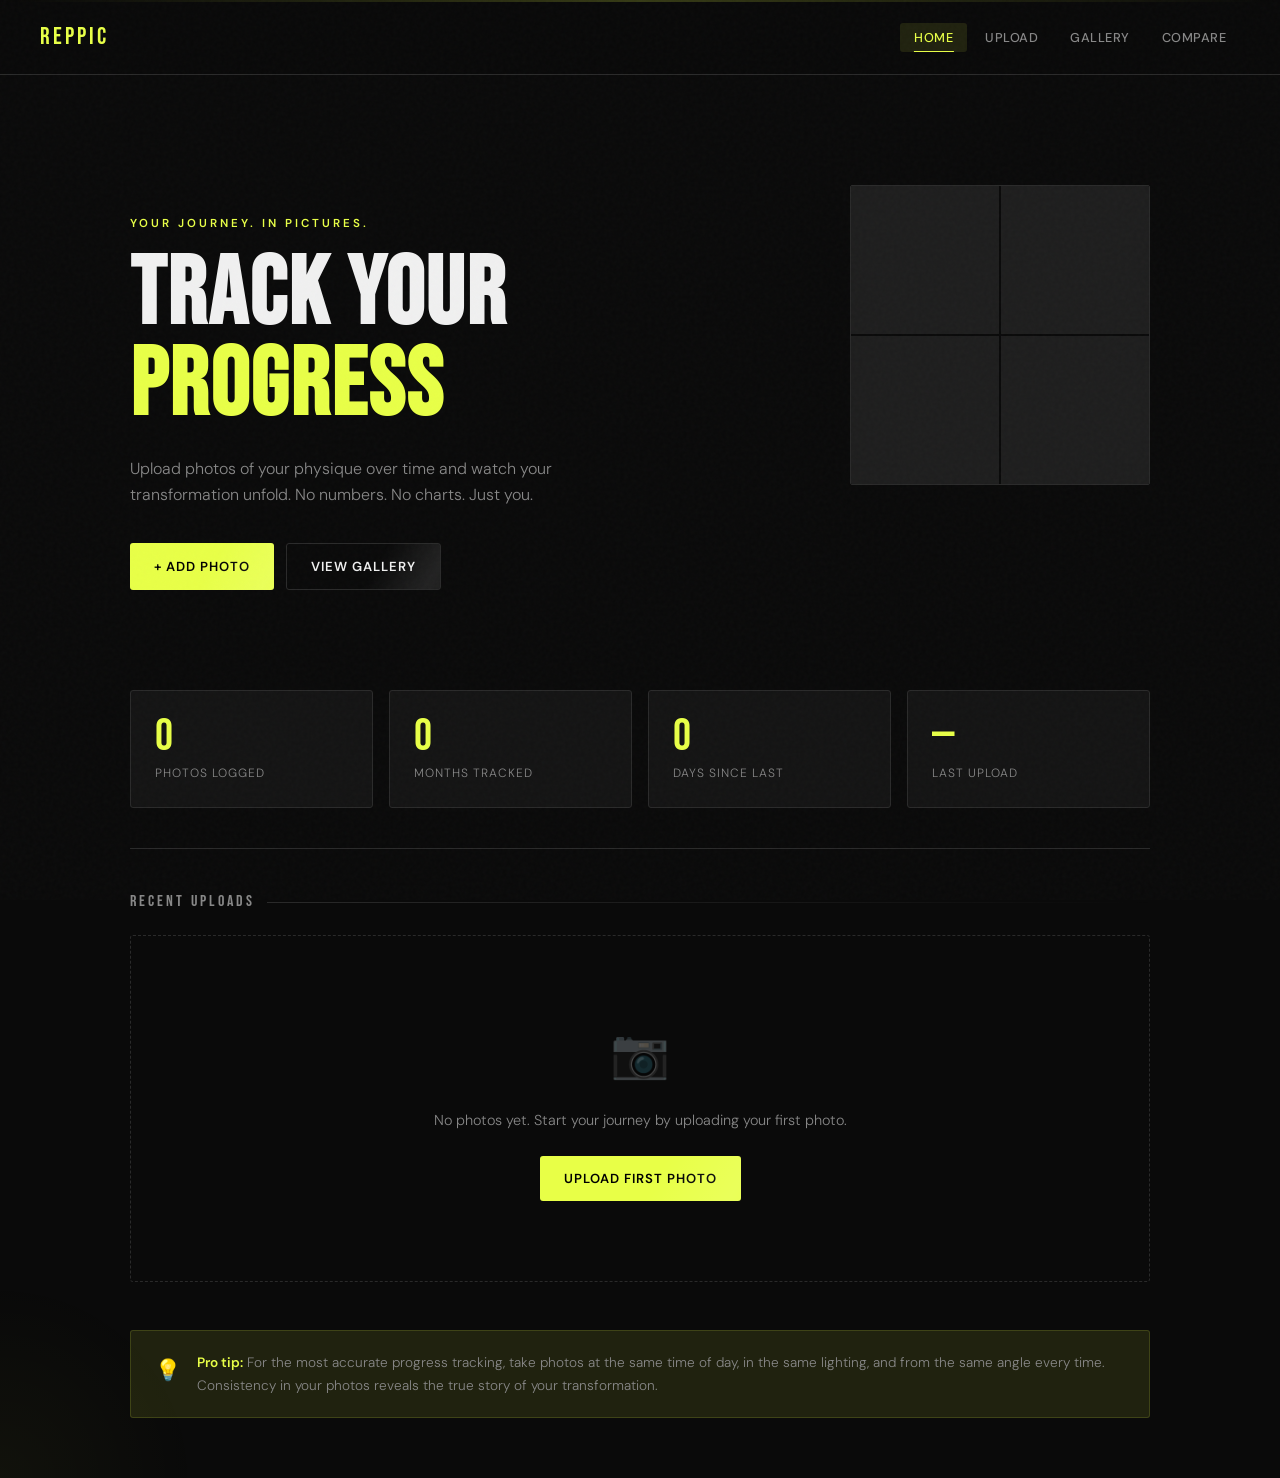
==== commit 742c56c3: "Add files via upload" ====
--- a/index.html
+++ b/index.html
@@ -6,11 +6,11 @@
   <title>RepPic — Workout Progress Tracker</title>
   <link rel="stylesheet" href="style.css" />
   <style>
+    /* ── HERO ── */
     .hero {
       padding: 80px 0 60px;
       position: relative;
     }
-
     .hero .eyebrow {
       font-size: 0.72rem;
       font-weight: 600;
@@ -18,119 +18,122 @@
       text-transform: uppercase;
       color: var(--accent);
       margin-bottom: 16px;
-    }
-
+      animation: slideInLeft 0.5s ease both;
+    }
     .hero h1 {
       line-height: 0.95;
       margin-bottom: 24px;
-    }
-
+      animation: fadeUp 0.7s cubic-bezier(0.16,1,0.3,1) 0.08s both;
+    }
     .hero p {
       color: var(--muted2);
       font-size: 1rem;
       max-width: 440px;
       margin-bottom: 36px;
-    }
-
+      animation: fadeUp 0.6s ease 0.16s both;
+    }
     .hero-actions {
       display: flex;
       gap: 12px;
       flex-wrap: wrap;
-    }
-
+      animation: fadeUp 0.6s ease 0.24s both;
+    }
+
+    /* ── HERO DECORATION GRID ── */
     .hero-decoration {
       position: absolute;
-      top: 60px;
-      right: 0;
-      width: 320px;
-      height: 320px;
+      top: 50px; right: 0;
+      width: 300px; height: 300px;
       border: 1px solid var(--border);
       border-radius: 2px;
       display: grid;
       grid-template-columns: 1fr 1fr;
       gap: 2px;
       overflow: hidden;
-      opacity: 0.6;
-    }
-
-    @media (max-width: 800px) {
-      .hero-decoration { display: none; }
-    }
-
-    .hero-decoration .deco-cell {
+      opacity: 0;
+      animation: scaleIn 0.8s cubic-bezier(0.16,1,0.3,1) 0.3s forwards;
+    }
+    @media (max-width: 800px) { .hero-decoration { display: none; } }
+    .deco-cell {
       background: var(--surface);
-      aspect-ratio: 1;
       overflow: hidden;
       position: relative;
     }
-
-    .hero-decoration .deco-cell img {
-      width: 100%;
-      height: 100%;
+    .deco-cell img {
+      width: 100%; height: 100%;
       object-fit: cover;
-      opacity: 0.5;
-    }
-
-    .hero-decoration .deco-cell .deco-placeholder {
-      width: 100%;
-      height: 100%;
-      background: var(--surface2);
-    }
-
+      opacity: 0.45;
+      transition: opacity 0.4s;
+    }
+    .deco-cell:hover img { opacity: 0.7; }
+    .deco-placeholder { width: 100%; height: 100%; background: var(--surface2); }
+
+    /* ── SECTION TITLE ── */
     .section-title {
       font-family: 'Bebas Neue', sans-serif;
       font-size: 1rem;
       letter-spacing: 3px;
       color: var(--muted2);
-      text-transform: uppercase;
       margin-bottom: 20px;
       display: flex;
       align-items: center;
       gap: 12px;
     }
-
     .section-title::after {
       content: '';
-      flex: 1;
-      height: 1px;
-      background: var(--border);
-    }
-
+      flex: 1; height: 1px;
+      background: linear-gradient(90deg, var(--border), transparent);
+    }
+
+    /* ── RECENT GRID ── */
     .recent-grid {
       display: grid;
       grid-template-columns: repeat(auto-fill, minmax(200px, 1fr));
       gap: 12px;
     }
 
+    /* ── TIP BOX ── */
     .tip-box {
       background: var(--accent-dim);
-      border: 1px solid rgba(232,255,71,0.2);
+      border: 1px solid rgba(232,255,71,0.15);
       border-radius: var(--radius);
       padding: 20px 24px;
       display: flex;
       gap: 16px;
       align-items: flex-start;
       margin-top: 48px;
-    }
-
-    .tip-box .tip-icon {
-      font-size: 1.3rem;
-      margin-top: 2px;
-    }
-
-    .tip-box p {
-      font-size: 0.85rem;
-      color: var(--muted2);
-      line-height: 1.7;
-    }
-
-    .tip-box strong {
-      color: var(--accent);
-      font-weight: 600;
+      transition: border-color 0.3s, box-shadow 0.3s;
+    }
+    .tip-box:hover {
+      border-color: rgba(232,255,71,0.3);
+      box-shadow: 0 0 20px rgba(232,255,71,0.06);
+    }
+    .tip-box .tip-icon { font-size: 1.3rem; margin-top: 2px; }
+    .tip-box p { font-size: 0.85rem; color: var(--muted2); line-height: 1.7; }
+    .tip-box strong { color: var(--accent); font-weight: 600; }
+
+    /* ── SCANLINE ── */
+    .scanline {
+      position: fixed;
+      top: 0; left: 0; right: 0;
+      height: 2px;
+      background: linear-gradient(90deg, transparent, rgba(232,255,71,0.4), transparent);
+      z-index: 9997;
+      pointer-events: none;
+      animation: scanDown 6s linear infinite;
+      opacity: 0.5;
+    }
+    @keyframes scanDown {
+      0%   { top: 0%; opacity: 0; }
+      5%   { opacity: 0.5; }
+      95%  { opacity: 0.5; }
+      100% { top: 100%; opacity: 0; }
     }
   </style>
 </head>
 <body>
+  <div class="scanline"></div>
+
   <nav>
     <a href="index.html" class="nav-logo">RepPic</a>
     <ul class="nav-links">
@@ -165,7 +168,7 @@
       </div>
       <div class="stat-box">
         <div class="stat-num" id="stat-streak">0</div>
-        <div class="stat-label">Day streak</div>
+        <div class="stat-label">Days since last</div>
       </div>
       <div class="stat-box">
         <div class="stat-num" id="stat-latest">—</div>
@@ -180,7 +183,7 @@
     <div id="recent-container"></div>
 
     <!-- Tip -->
-    <div class="tip-box">
+    <div class="tip-box reveal">
       <div class="tip-icon">💡</div>
       <p><strong>Pro tip:</strong> For the most accurate progress tracking, take photos at the same time of day, in the same lighting, and from the same angle every time. Consistency in your photos reveals the true story of your transformation.</p>
     </div>
@@ -188,18 +191,34 @@
 
   <script src="app.js"></script>
   <script>
+    function animateNumber(el, target) {
+      if (isNaN(target)) return;
+      let start = 0;
+      const duration = 600;
+      const step = timestamp => {
+        if (!start) start = timestamp;
+        const progress = Math.min((timestamp - start) / duration, 1);
+        el.textContent = Math.floor(progress * target);
+        if (progress < 1) requestAnimationFrame(step);
+        else el.textContent = target;
+      };
+      requestAnimationFrame(step);
+    }
+
     function renderStats() {
       const photos = getPhotos();
-      document.getElementById('stat-total').textContent = photos.length;
+      const totalEl = document.getElementById('stat-total');
+      const monthsEl = document.getElementById('stat-months');
+
+      animateNumber(totalEl, photos.length);
 
       const months = new Set(photos.map(p => formatMonth(p.createdAt)));
-      document.getElementById('stat-months').textContent = months.size;
+      animateNumber(monthsEl, months.size);
 
       if (photos.length > 0) {
         const latest = new Date(photos[0].createdAt);
-        const now = new Date();
-        const diffDays = Math.floor((now - latest) / 86400000);
-        document.getElementById('stat-streak').textContent = diffDays === 0 ? '1' : diffDays + 'd';
+        const diffDays = Math.floor((new Date() - latest) / 86400000);
+        document.getElementById('stat-streak').textContent = diffDays === 0 ? 'Today' : diffDays + 'd ago';
         document.getElementById('stat-latest').textContent =
           latest.toLocaleDateString('en-US', { month: 'short', day: 'numeric' });
       }
@@ -208,7 +227,6 @@
     function renderRecent() {
       const container = document.getElementById('recent-container');
       const photos = getPhotos().slice(0, 8);
-
       if (photos.length === 0) {
         container.innerHTML = `
           <div class="empty-state">
@@ -218,10 +236,10 @@
           </div>`;
         return;
       }
-
       container.innerHTML = `<div class="recent-grid">${
         photos.map(p => `
           <div class="photo-card">
+            <div class="photo-overlay"></div>
             <img src="${p.src}" alt="${p.label}" onclick="openModal('${p.src}')" />
             <button class="delete-btn" onclick="handleDelete('${p.id}')">✕</button>
             <div class="photo-info">
@@ -237,14 +255,13 @@
     function renderHeroDecoration() {
       const photos = getPhotos().slice(0, 4);
       const deco = document.getElementById('hero-decoration');
-      const cells = [0,1,2,3].map(i => {
+      deco.innerHTML = [0,1,2,3].map(i => {
         const p = photos[i];
         return `<div class="deco-cell">${p
           ? `<img src="${p.src}" alt="" />`
           : `<div class="deco-placeholder"></div>`
         }</div>`;
-      });
-      deco.innerHTML = cells.join('');
+      }).join('');
     }
 
     function handleDelete(id) {
--- a/style.css
+++ b/style.css
@@ -6,7 +6,8 @@
   --surface2: #1e1e1e;
   --border: #2a2a2a;
   --accent: #e8ff47;
-  --accent-dim: rgba(232,255,71,0.12);
+  --accent-dim: rgba(232,255,71,0.10);
+  --accent-glow: rgba(232,255,71,0.18);
   --accent2: #ff4d4d;
   --text: #f0f0f0;
   --muted: #555;
@@ -24,6 +25,52 @@
   font-weight: 300;
   min-height: 100vh;
   line-height: 1.6;
+  overflow-x: hidden;
+}
+
+/* ── NOISE OVERLAY ── */
+body::before {
+  content: '';
+  position: fixed;
+  inset: 0;
+  background-image: url("data:image/svg+xml,%3Csvg viewBox='0 0 256 256' xmlns='http://www.w3.org/2000/svg'%3E%3Cfilter id='noise'%3E%3CfeTurbulence type='fractalNoise' baseFrequency='0.9' numOctaves='4' stitchTiles='stitch'/%3E%3C/filter%3E%3Crect width='100%25' height='100%25' filter='url(%23noise)' opacity='1'/%3E%3C/svg%3E");
+  opacity: 0.025;
+  pointer-events: none;
+  z-index: 9998;
+}
+
+/* ── KEYFRAMES ── */
+@keyframes fadeUp {
+  from { opacity: 0; transform: translateY(22px); }
+  to   { opacity: 1; transform: translateY(0); }
+}
+@keyframes fadeIn {
+  from { opacity: 0; }
+  to   { opacity: 1; }
+}
+@keyframes slideInLeft {
+  from { opacity: 0; transform: translateX(-30px); }
+  to   { opacity: 1; transform: translateX(0); }
+}
+@keyframes scaleIn {
+  from { opacity: 0; transform: scale(0.93); }
+  to   { opacity: 1; transform: scale(1); }
+}
+@keyframes glowPulse {
+  0%, 100% { text-shadow: 0 0 20px rgba(232,255,71,0.25); }
+  50%       { text-shadow: 0 0 40px rgba(232,255,71,0.55), 0 0 80px rgba(232,255,71,0.15); }
+}
+@keyframes borderGlow {
+  0%, 100% { box-shadow: 0 0 0 rgba(232,255,71,0); }
+  50%       { box-shadow: 0 0 20px rgba(232,255,71,0.1); }
+}
+@keyframes shimmer {
+  0%   { background-position: -200% center; }
+  100% { background-position: 200% center; }
+}
+@keyframes scanMove {
+  0%   { left: -60%; }
+  100% { left: 120%; }
 }
 
 /* ── NAV ── */
@@ -35,9 +82,10 @@
   border-bottom: 1px solid var(--border);
   position: sticky;
   top: 0;
-  background: rgba(10,10,10,0.95);
-  backdrop-filter: blur(16px);
+  background: rgba(10,10,10,0.92);
+  backdrop-filter: blur(20px);
   z-index: 100;
+  animation: fadeIn 0.5s ease both;
 }
 
 .nav-logo {
@@ -46,13 +94,18 @@
   letter-spacing: 3px;
   color: var(--accent);
   text-decoration: none;
-}
-
-.nav-links {
-  display: flex;
-  gap: 4px;
-  list-style: none;
-}
+  transition: letter-spacing 0.3s;
+  animation: glowPulse 4s ease-in-out infinite;
+}
+.nav-logo:hover { letter-spacing: 5px; }
+
+.nav-links { display: flex; gap: 4px; list-style: none; }
+
+.nav-links li { animation: fadeIn 0.5s ease both; }
+.nav-links li:nth-child(1) { animation-delay: 0.05s; }
+.nav-links li:nth-child(2) { animation-delay: 0.10s; }
+.nav-links li:nth-child(3) { animation-delay: 0.15s; }
+.nav-links li:nth-child(4) { animation-delay: 0.20s; }
 
 .nav-links a {
   color: var(--muted2);
@@ -62,10 +115,22 @@
   letter-spacing: 0.5px;
   padding: 6px 14px;
   border-radius: var(--radius);
-  transition: all 0.2s;
-  text-transform: uppercase;
-}
-
+  transition: all 0.25s;
+  text-transform: uppercase;
+  position: relative;
+  overflow: hidden;
+}
+.nav-links a::after {
+  content: '';
+  position: absolute;
+  bottom: 0; left: 50%;
+  width: 0; height: 1px;
+  background: var(--accent);
+  transition: all 0.3s;
+  transform: translateX(-50%);
+}
+.nav-links a:hover::after,
+.nav-links a.active::after { width: 60%; }
 .nav-links a:hover,
 .nav-links a.active {
   color: var(--accent);
@@ -79,17 +144,23 @@
   padding: 60px 40px;
 }
 
+/* ── ANIMATION UTILS ── */
+.anim-fade-up { animation: fadeUp 0.6s cubic-bezier(0.16,1,0.3,1) both; }
+.anim-delay-1 { animation-delay: 0.05s; }
+.anim-delay-2 { animation-delay: 0.12s; }
+.anim-delay-3 { animation-delay: 0.19s; }
+.anim-delay-4 { animation-delay: 0.26s; }
+.anim-delay-5 { animation-delay: 0.33s; }
+
 /* ── HEADINGS ── */
 h1, h2, h3 {
   font-family: 'Bebas Neue', sans-serif;
   letter-spacing: 2px;
   line-height: 1.1;
 }
-
 h1 { font-size: clamp(3rem, 8vw, 6rem); }
 h2 { font-size: clamp(1.8rem, 4vw, 2.8rem); }
 h3 { font-size: 1.2rem; }
-
 .accent { color: var(--accent); }
 .muted  { color: var(--muted2); }
 
@@ -108,18 +179,28 @@
   cursor: pointer;
   border: none;
   text-decoration: none;
-  transition: all 0.2s;
-}
-
-.btn-primary {
-  background: var(--accent);
-  color: #000;
-}
+  transition: all 0.25s cubic-bezier(0.16,1,0.3,1);
+  position: relative;
+  overflow: hidden;
+}
+.btn::after {
+  content: '';
+  position: absolute;
+  inset: 0;
+  background: linear-gradient(120deg, transparent 30%, rgba(255,255,255,0.1) 50%, transparent 70%);
+  background-size: 200% 100%;
+  background-position: -200% center;
+  transition: background-position 0.4s;
+}
+.btn:hover::after { background-position: 200% center; }
+
+.btn-primary { background: var(--accent); color: #000; }
 .btn-primary:hover {
   background: #f5ff70;
-  transform: translateY(-1px);
-  box-shadow: 0 8px 24px rgba(232,255,71,0.25);
-}
+  transform: translateY(-2px);
+  box-shadow: 0 8px 28px rgba(232,255,71,0.35), 0 0 0 1px rgba(232,255,71,0.2);
+}
+.btn-primary:active { transform: translateY(0); }
 
 .btn-ghost {
   background: transparent;
@@ -130,6 +211,7 @@
   border-color: var(--accent);
   color: var(--accent);
   background: var(--accent-dim);
+  transform: translateY(-1px);
 }
 
 .btn-danger {
@@ -141,19 +223,7 @@
 }
 .btn-danger:hover {
   background: rgba(255,77,77,0.1);
-}
-
-/* ── CARDS ── */
-.card {
-  background: var(--surface);
-  border: 1px solid var(--border);
-  border-radius: var(--radius);
-  overflow: hidden;
-  transition: border-color 0.2s, transform 0.2s;
-}
-.card:hover {
-  border-color: #3a3a3a;
-  transform: translateY(-2px);
+  box-shadow: 0 0 12px rgba(255,77,77,0.15);
 }
 
 /* ── STAT BOXES ── */
@@ -169,7 +239,29 @@
   border: 1px solid var(--border);
   border-radius: var(--radius);
   padding: 24px;
-}
+  transition: all 0.3s;
+  animation: fadeUp 0.6s cubic-bezier(0.16,1,0.3,1) both;
+  position: relative;
+  overflow: hidden;
+}
+.stat-box::after {
+  content: '';
+  position: absolute;
+  bottom: 0; left: 0; right: 0; height: 1px;
+  background: linear-gradient(90deg, transparent, var(--accent), transparent);
+  opacity: 0;
+  transition: opacity 0.3s;
+}
+.stat-box:hover {
+  border-color: rgba(232,255,71,0.25);
+  transform: translateY(-2px);
+  animation: borderGlow 2s ease-in-out infinite;
+}
+.stat-box:hover::after { opacity: 1; }
+.stat-box:nth-child(1) { animation-delay: 0.10s; }
+.stat-box:nth-child(2) { animation-delay: 0.18s; }
+.stat-box:nth-child(3) { animation-delay: 0.26s; }
+.stat-box:nth-child(4) { animation-delay: 0.34s; }
 
 .stat-box .stat-num {
   font-family: 'Bebas Neue', sans-serif;
@@ -178,7 +270,6 @@
   letter-spacing: 2px;
   line-height: 1;
 }
-
 .stat-box .stat-label {
   font-size: 0.75rem;
   color: var(--muted2);
@@ -200,14 +291,23 @@
   border-radius: var(--radius);
   overflow: hidden;
   cursor: pointer;
-  transition: all 0.25s;
+  transition: all 0.35s cubic-bezier(0.16,1,0.3,1);
   position: relative;
-}
+  animation: scaleIn 0.5s cubic-bezier(0.16,1,0.3,1) both;
+}
+.photo-card:nth-child(1) { animation-delay: 0.04s; }
+.photo-card:nth-child(2) { animation-delay: 0.08s; }
+.photo-card:nth-child(3) { animation-delay: 0.12s; }
+.photo-card:nth-child(4) { animation-delay: 0.16s; }
+.photo-card:nth-child(5) { animation-delay: 0.20s; }
+.photo-card:nth-child(6) { animation-delay: 0.24s; }
+.photo-card:nth-child(7) { animation-delay: 0.28s; }
+.photo-card:nth-child(8) { animation-delay: 0.32s; }
 
 .photo-card:hover {
   border-color: var(--accent);
-  transform: translateY(-3px);
-  box-shadow: 0 12px 32px rgba(0,0,0,0.5);
+  transform: translateY(-5px) scale(1.01);
+  box-shadow: 0 20px 50px rgba(0,0,0,0.6), 0 0 0 1px rgba(232,255,71,0.12);
 }
 
 .photo-card img {
@@ -215,19 +315,35 @@
   aspect-ratio: 3/4;
   object-fit: cover;
   display: block;
-}
+  transition: transform 0.5s cubic-bezier(0.16,1,0.3,1);
+}
+.photo-card:hover img { transform: scale(1.05); }
+
+.photo-card .photo-overlay {
+  position: absolute;
+  inset: 0;
+  background: linear-gradient(to top, rgba(0,0,0,0.5) 0%, transparent 50%);
+  opacity: 0;
+  transition: opacity 0.3s;
+}
+.photo-card:hover .photo-overlay { opacity: 1; }
 
 .photo-card .photo-info {
   padding: 12px 14px;
-}
-
+  position: relative;
+}
+.photo-card .photo-info::before {
+  content: '';
+  position: absolute;
+  top: 0; left: 14px; right: 14px; height: 1px;
+  background: linear-gradient(90deg, transparent, var(--border), transparent);
+}
 .photo-card .photo-date {
   font-size: 0.72rem;
   color: var(--muted2);
   text-transform: uppercase;
   letter-spacing: 0.5px;
 }
-
 .photo-card .photo-label {
   font-size: 0.9rem;
   font-weight: 500;
@@ -236,7 +352,6 @@
   overflow: hidden;
   text-overflow: ellipsis;
 }
-
 .photo-card .photo-tag {
   display: inline-block;
   margin-top: 6px;
@@ -248,17 +363,17 @@
   border-radius: 2px;
   background: var(--accent-dim);
   color: var(--accent);
-}
+  transition: background 0.2s;
+}
+.photo-card:hover .photo-tag { background: rgba(232,255,71,0.2); }
 
 .photo-card .delete-btn {
   position: absolute;
-  top: 8px;
-  right: 8px;
-  background: rgba(0,0,0,0.7);
+  top: 8px; right: 8px;
+  background: rgba(0,0,0,0.75);
   border: none;
   color: var(--accent2);
-  width: 28px;
-  height: 28px;
+  width: 28px; height: 28px;
   border-radius: 2px;
   cursor: pointer;
   font-size: 0.85rem;
@@ -266,12 +381,14 @@
   align-items: center;
   justify-content: center;
   opacity: 0;
-  transition: opacity 0.2s;
-  backdrop-filter: blur(4px);
-}
-
-.photo-card:hover .delete-btn {
-  opacity: 1;
+  transition: all 0.2s;
+  backdrop-filter: blur(6px);
+  transform: scale(0.7);
+}
+.photo-card:hover .delete-btn { opacity: 1; transform: scale(1); }
+.photo-card .delete-btn:hover {
+  background: rgba(255,77,77,0.35);
+  box-shadow: 0 0 10px rgba(255,77,77,0.3);
 }
 
 /* ── EMPTY STATE ── */
@@ -280,14 +397,13 @@
   padding: 80px 20px;
   border: 1px dashed var(--border);
   border-radius: var(--radius);
-}
-
+  animation: fadeIn 0.5s ease;
+}
 .empty-state .empty-icon {
   font-size: 3rem;
   margin-bottom: 16px;
   opacity: 0.3;
 }
-
 .empty-state p {
   color: var(--muted2);
   font-size: 0.9rem;
@@ -301,48 +417,40 @@
   padding: 60px 40px;
   text-align: center;
   cursor: pointer;
-  transition: all 0.2s;
+  transition: all 0.3s cubic-bezier(0.16,1,0.3,1);
   background: var(--surface);
   position: relative;
 }
-
 .upload-zone:hover,
 .upload-zone.drag-over {
   border-color: var(--accent);
   background: var(--accent-dim);
-}
-
+  box-shadow: 0 0 40px rgba(232,255,71,0.06), inset 0 0 30px rgba(232,255,71,0.03);
+  transform: scale(1.006);
+}
 .upload-zone input[type="file"] {
   position: absolute;
   inset: 0;
   opacity: 0;
   cursor: pointer;
-  width: 100%;
-  height: 100%;
-}
-
+  width: 100%; height: 100%;
+}
 .upload-zone .upload-icon {
   font-size: 2.5rem;
   margin-bottom: 16px;
   opacity: 0.5;
-}
-
-.upload-zone p {
-  color: var(--muted2);
-  font-size: 0.9rem;
-}
-
-.upload-zone .upload-hint {
-  font-size: 0.75rem;
-  color: var(--muted);
-  margin-top: 8px;
-}
+  transition: all 0.3s;
+}
+.upload-zone:hover .upload-icon {
+  opacity: 1;
+  transform: translateY(-5px) scale(1.1);
+}
+.upload-zone p { color: var(--muted2); font-size: 0.9rem; transition: color 0.2s; }
+.upload-zone:hover p { color: var(--text); }
+.upload-zone .upload-hint { font-size: 0.75rem; color: var(--muted); margin-top: 8px; }
 
 /* ── FORM ── */
-.form-group {
-  margin-bottom: 20px;
-}
-
+.form-group { margin-bottom: 20px; }
 .form-group label {
   display: block;
   font-size: 0.75rem;
@@ -351,7 +459,9 @@
   letter-spacing: 1px;
   color: var(--muted2);
   margin-bottom: 8px;
-}
+  transition: color 0.2s;
+}
+.form-group:focus-within label { color: var(--accent); }
 
 .form-group input,
 .form-group select,
@@ -364,87 +474,24 @@
   padding: 11px 14px;
   font-family: 'DM Sans', sans-serif;
   font-size: 0.9rem;
-  transition: border-color 0.2s;
+  transition: all 0.25s;
   outline: none;
 }
-
 .form-group input:focus,
 .form-group select:focus,
 .form-group textarea:focus {
   border-color: var(--accent);
-}
-
-.form-group select option {
-  background: var(--surface2);
-}
-
-.form-row {
-  display: grid;
-  grid-template-columns: 1fr 1fr;
-  gap: 16px;
-}
-
-/* ── COMPARE ── */
-.compare-container {
-  display: grid;
-  grid-template-columns: 1fr 1fr;
-  gap: 20px;
-}
-
-.compare-slot {
-  background: var(--surface);
-  border: 1px solid var(--border);
-  border-radius: var(--radius);
-  overflow: hidden;
-  min-height: 400px;
-  display: flex;
-  flex-direction: column;
-}
-
-.compare-slot .slot-header {
-  padding: 14px 18px;
-  border-bottom: 1px solid var(--border);
-  display: flex;
-  align-items: center;
-  justify-content: space-between;
-}
-
-.compare-slot .slot-label {
-  font-family: 'Bebas Neue', sans-serif;
-  font-size: 1rem;
-  letter-spacing: 2px;
-  color: var(--accent);
-}
-
-.compare-slot img {
-  width: 100%;
-  flex: 1;
-  object-fit: cover;
-}
-
-.compare-slot .slot-empty {
-  flex: 1;
-  display: flex;
-  flex-direction: column;
-  align-items: center;
-  justify-content: center;
-  color: var(--muted);
-  font-size: 0.85rem;
-  gap: 10px;
-}
-
-.compare-slot .slot-info {
-  padding: 14px 18px;
-  border-top: 1px solid var(--border);
-  font-size: 0.8rem;
-  color: var(--muted2);
-}
+  background: #181818;
+  box-shadow: 0 0 0 3px rgba(232,255,71,0.07);
+}
+.form-group select option { background: var(--surface2); }
+.form-row { display: grid; grid-template-columns: 1fr 1fr; gap: 16px; }
 
 /* ── MODAL ── */
 .modal-overlay {
   position: fixed;
   inset: 0;
-  background: rgba(0,0,0,0.9);
+  background: rgba(0,0,0,0.93);
   z-index: 1000;
   display: flex;
   align-items: center;
@@ -452,48 +499,50 @@
   padding: 20px;
   opacity: 0;
   pointer-events: none;
-  transition: opacity 0.2s;
-}
-
-.modal-overlay.open {
-  opacity: 1;
-  pointer-events: all;
-}
-
+  transition: opacity 0.25s ease;
+  backdrop-filter: blur(10px);
+}
+.modal-overlay.open { opacity: 1; pointer-events: all; }
 .modal-overlay img {
   max-width: 90vw;
   max-height: 90vh;
   object-fit: contain;
   border-radius: var(--radius);
-}
-
+  transform: scale(0.93);
+  transition: transform 0.35s cubic-bezier(0.16,1,0.3,1);
+  box-shadow: 0 40px 100px rgba(0,0,0,0.8);
+}
+.modal-overlay.open img { transform: scale(1); }
 .modal-close {
   position: fixed;
-  top: 20px;
-  right: 24px;
-  background: none;
-  border: none;
+  top: 20px; right: 24px;
+  background: rgba(255,255,255,0.06);
+  border: 1px solid rgba(255,255,255,0.1);
   color: var(--text);
-  font-size: 1.8rem;
-  cursor: pointer;
-  opacity: 0.6;
-  transition: opacity 0.2s;
-}
-.modal-close:hover { opacity: 1; }
+  font-size: 1.1rem;
+  width: 38px; height: 38px;
+  border-radius: 50%;
+  cursor: pointer;
+  display: flex;
+  align-items: center;
+  justify-content: center;
+  transition: all 0.25s;
+}
+.modal-close:hover {
+  background: rgba(255,255,255,0.12);
+  transform: rotate(90deg);
+}
 
 /* ── TIMELINE ── */
-.timeline {
-  display: flex;
-  flex-direction: column;
-  gap: 2px;
-}
-
+.timeline { display: flex; flex-direction: column; gap: 2px; }
 .timeline-month {
   border: 1px solid var(--border);
   border-radius: var(--radius);
   overflow: hidden;
-}
-
+  animation: fadeUp 0.5s ease both;
+  transition: border-color 0.2s;
+}
+.timeline-month:hover { border-color: #3a3a3a; }
 .timeline-month-header {
   padding: 14px 20px;
   background: var(--surface);
@@ -505,37 +554,28 @@
   display: flex;
   align-items: center;
   justify-content: space-between;
-  transition: background 0.2s;
-}
-
-.timeline-month-header:hover {
-  background: var(--surface2);
-}
-
+  transition: all 0.2s;
+}
+.timeline-month-header:hover { background: var(--surface2); color: var(--text); }
 .timeline-month-photos {
   display: grid;
   grid-template-columns: repeat(auto-fill, minmax(130px, 1fr));
   gap: 2px;
   background: var(--bg);
 }
-
 .timeline-month-photos img {
   width: 100%;
   aspect-ratio: 1;
   object-fit: cover;
   cursor: pointer;
-  transition: opacity 0.2s;
-}
-
-.timeline-month-photos img:hover {
-  opacity: 0.75;
-}
+  transition: all 0.3s;
+}
+.timeline-month-photos img:hover { opacity: 0.7; transform: scale(1.04); }
 
 /* ── TOAST ── */
 .toast {
   position: fixed;
-  bottom: 30px;
-  right: 30px;
+  bottom: 30px; right: 30px;
   background: var(--surface2);
   border: 1px solid var(--border);
   border-left: 3px solid var(--accent);
@@ -543,22 +583,16 @@
   border-radius: var(--radius);
   font-size: 0.85rem;
   z-index: 9999;
-  transform: translateY(20px);
+  transform: translateY(20px) scale(0.95);
   opacity: 0;
-  transition: all 0.3s;
+  transition: all 0.35s cubic-bezier(0.16,1,0.3,1);
   pointer-events: none;
-}
-
-.toast.show {
-  transform: translateY(0);
-  opacity: 1;
-}
+  box-shadow: 0 8px 24px rgba(0,0,0,0.4);
+}
+.toast.show { transform: translateY(0) scale(1); opacity: 1; }
 
 /* ── PAGE HEADER ── */
-.page-header {
-  margin-bottom: 48px;
-}
-
+.page-header { margin-bottom: 48px; }
 .page-header .eyebrow {
   font-size: 0.72rem;
   font-weight: 600;
@@ -566,13 +600,15 @@
   text-transform: uppercase;
   color: var(--accent);
   margin-bottom: 8px;
-}
-
+  animation: slideInLeft 0.5s ease both;
+}
+.page-header h2 { animation: fadeUp 0.6s cubic-bezier(0.16,1,0.3,1) 0.05s both; }
 .page-header p {
   color: var(--muted2);
   font-size: 0.95rem;
   margin-top: 10px;
   max-width: 500px;
+  animation: fadeUp 0.6s ease 0.12s both;
 }
 
 /* ── DIVIDER ── */
@@ -580,6 +616,16 @@
   border: none;
   border-top: 1px solid var(--border);
   margin: 40px 0;
+  position: relative;
+  overflow: hidden;
+}
+.divider::after {
+  content: '';
+  position: absolute;
+  top: -1px; left: 0;
+  width: 40%; height: 1px;
+  background: linear-gradient(90deg, transparent, var(--accent), transparent);
+  animation: scanMove 3s ease-in-out infinite;
 }
 
 /* ── FILTER BAR ── */
@@ -590,7 +636,6 @@
   flex-wrap: wrap;
   align-items: center;
 }
-
 .filter-btn {
   background: transparent;
   border: 1px solid var(--border);
@@ -602,21 +647,55 @@
   letter-spacing: 0.5px;
   text-transform: uppercase;
   cursor: pointer;
-  transition: all 0.2s;
-}
-
-.filter-btn:hover,
+  transition: all 0.2s cubic-bezier(0.16,1,0.3,1);
+}
+.filter-btn:hover { border-color: rgba(232,255,71,0.4); color: var(--text); transform: translateY(-1px); }
 .filter-btn.active {
   border-color: var(--accent);
   color: var(--accent);
   background: var(--accent-dim);
+  box-shadow: 0 0 12px rgba(232,255,71,0.1);
+}
+
+/* ── SECTION TITLE ── */
+.section-title {
+  font-family: 'Bebas Neue', sans-serif;
+  font-size: 1rem;
+  letter-spacing: 3px;
+  color: var(--muted2);
+  text-transform: uppercase;
+  margin-bottom: 20px;
+  display: flex;
+  align-items: center;
+  gap: 12px;
+  animation: fadeIn 0.5s ease 0.2s both;
+}
+.section-title::after {
+  content: '';
+  flex: 1;
+  height: 1px;
+  background: linear-gradient(90deg, var(--border), transparent);
+}
+
+/* ── CURSOR GLOW ── */
+.cursor-glow {
+  position: fixed;
+  width: 400px; height: 400px;
+  border-radius: 50%;
+  background: radial-gradient(circle, rgba(232,255,71,0.035) 0%, transparent 70%);
+  pointer-events: none;
+  z-index: 0;
+  transform: translate(-50%, -50%);
+  transition: left 0.1s ease, top 0.1s ease;
 }
 
 /* ── SCROLLBAR ── */
-::-webkit-scrollbar { width: 6px; }
+::-webkit-scrollbar { width: 5px; }
 ::-webkit-scrollbar-track { background: var(--bg); }
-::-webkit-scrollbar-thumb { background: var(--border); border-radius: 3px; }
-::-webkit-scrollbar-thumb:hover { background: #3a3a3a; }
+::-webkit-scrollbar-thumb {
+  background: linear-gradient(180deg, var(--accent), var(--surface2));
+  border-radius: 3px;
+}
 
 /* ── RESPONSIVE ── */
 @media (max-width: 700px) {
@@ -625,4 +704,5 @@
   .compare-container { grid-template-columns: 1fr; }
   .form-row { grid-template-columns: 1fr; }
   .nav-links a { padding: 5px 10px; font-size: 0.75rem; }
-}
+  .cursor-glow { display: none; }
+}
